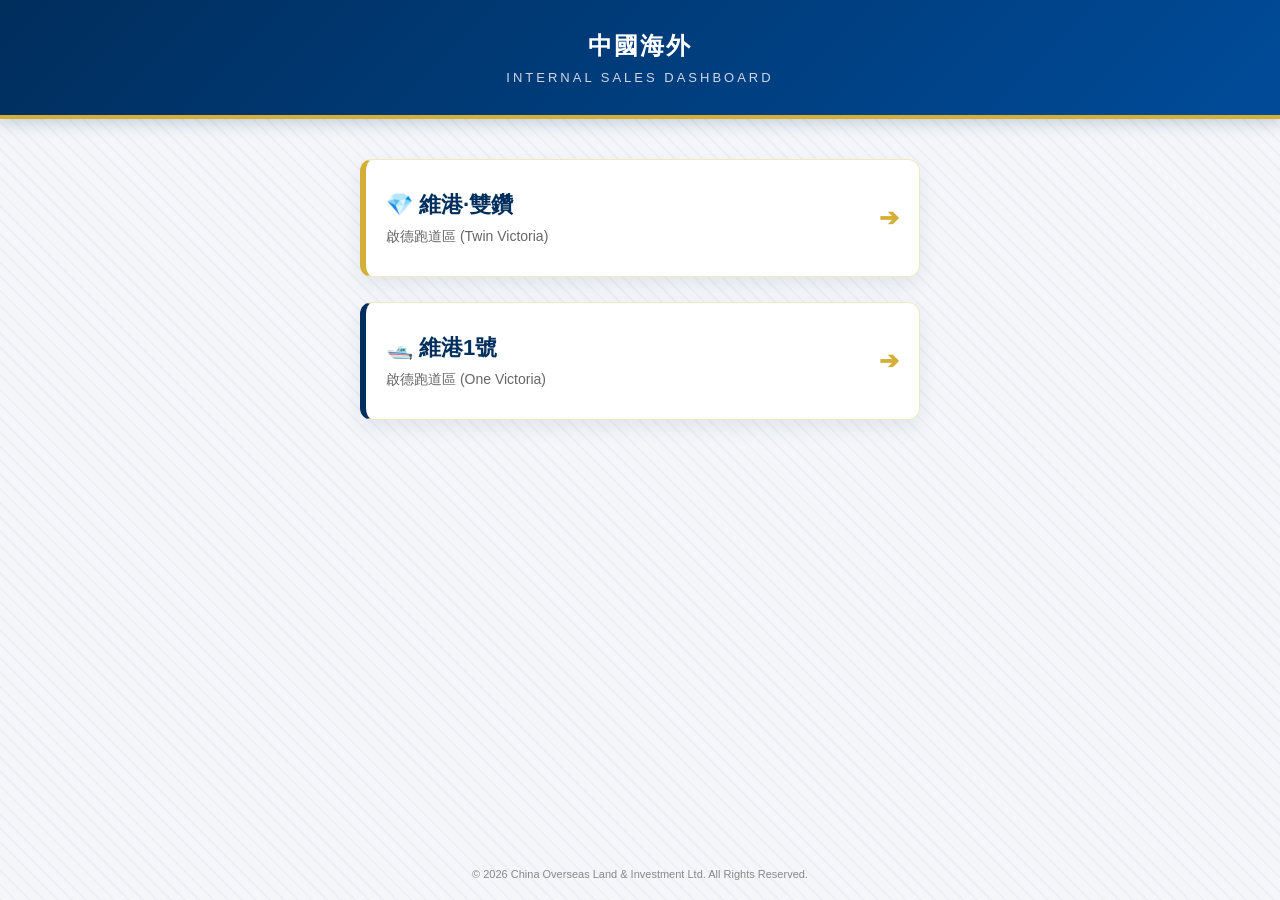
==== index.html @ 06caf70a "Add files via upload" ====
<!DOCTYPE html>
<html lang="zh-HK">
<head>
    <meta charset="UTF-8">
    <meta name="viewport" content="width=device-width, initial-scale=1.0, maximum-scale=1.0, user-scalable=no">
    <meta name="theme-color" content="#002E5D">
    <meta name="apple-mobile-web-app-capable" content="yes">
    <meta name="apple-mobile-web-app-status-bar-style" content="black-translucent">
    <meta name="apple-mobile-web-app-title" content="COLI 報數">
    <link rel="manifest" href="./manifest.json">
    
    <title>中國海外 - 綜合銷售報數系統</title>

    <style>
        :root {
            --coli-blue: #002E5D;
            --coli-gold: #D4AF37;
            --coli-light-blue: #004b99;
            --bg-color: #f4f6f9;
        }

        * { box-sizing: border-box; font-family: -apple-system, BlinkMacSystemFont, "Segoe UI", Roboto, Helvetica, Arial, sans-serif; }
        
        body {
            margin: 0;
            padding: 0;
            background-color: var(--bg-color);
            background-image: repeating-linear-gradient(45deg, rgba(0, 46, 93, 0.03) 0, rgba(0, 46, 93, 0.03) 2px, transparent 2px, transparent 10px);
            color: #333;
            display: flex;
            flex-direction: column;
            align-items: center;
            min-height: 100vh;
            -webkit-overflow-scrolling: touch;
        }

        /* 頂部 Header */
        .header {
            width: 100%;
            background: linear-gradient(135deg, var(--coli-blue) 0%, var(--coli-light-blue) 100%);
            color: white;
            padding: 30px 20px;
            text-align: center;
            border-bottom: 4px solid var(--coli-gold);
            box-shadow: 0 4px 15px rgba(0, 46, 93, 0.2);
        }

        .header h1 { margin: 0; font-size: 24px; letter-spacing: 2px; font-weight: 600; }
        .header p { margin: 8px 0 0 0; font-size: 13px; color: rgba(255, 255, 255, 0.8); letter-spacing: 3px; }

        /* 項目選擇容器 */
        .portal-container {
            width: 100%;
            max-width: 600px;
            padding: 40px 20px;
            display: flex;
            flex-direction: column;
            gap: 25px;
        }

        /* 樓盤按鈕卡片 */
        .project-card {
            background: rgba(255, 255, 255, 0.95);
            backdrop-filter: blur(10px);
            border: 1px solid rgba(212, 175, 55, 0.3);
            border-left: 6px solid var(--coli-gold);
            border-radius: 12px;
            padding: 30px 20px;
            text-decoration: none;
            color: var(--coli-blue);
            display: flex;
            align-items: center;
            justify-content: space-between;
            box-shadow: 0 8px 20px rgba(0, 46, 93, 0.08);
            transition: transform 0.2s, box-shadow 0.2s;
        }

        .project-card:hover, .project-card:active {
            transform: translateY(-3px);
            box-shadow: 0 12px 25px rgba(0, 46, 93, 0.15);
            background: #fff;
        }

        .card-content h2 {
            margin: 0 0 8px 0;
            font-size: 22px;
            display: flex;
            align-items: center;
            gap: 10px;
        }

        .card-content p {
            margin: 0;
            font-size: 14px;
            color: #666;
        }

        .arrow {
            font-size: 24px;
            color: var(--coli-gold);
            font-weight: bold;
        }

        .footer {
            margin-top: auto;
            padding: 20px;
            font-size: 11px;
            color: #888;
            text-align: center;
        }

        /* PWA 安裝提示 */
        #pwa-install-banner {
            display: none;
            background-color: var(--coli-gold);
            color: #fff;
            padding: 12px;
            text-align: center;
            border-radius: 8px;
            margin-bottom: 20px;
            font-weight: bold;
            box-shadow: 0 4px 10px rgba(212, 175, 55, 0.3);
            cursor: pointer;
            width: 100%;
        }
    </style>
</head>
<body>

    <div class="header">
        <h1>中國海外</h1>
        <p>INTERNAL SALES DASHBOARD</p>
    </div>

    <div class="portal-container">
        
        <div id="pwa-install-banner" onclick="installPWA()">
            📲 點擊安裝「COLI 報數」至手機主畫面 (支援離線使用)
        </div>

        <a href="./VD_Sales.html" class="project-card">
            <div class="card-content">
                <h2>💎 維港·雙鑽</h2>
                <p>啟德跑道區 (Twin Victoria)</p>
            </div>
            <div class="arrow">➔</div>
        </a>

        <a href="./V1_Sales.html" class="project-card" style="border-left-color: var(--coli-blue);">
            <div class="card-content">
                <h2>🛥️ 維港1號</h2>
                <p>啟德跑道區 (One Victoria)</p>
            </div>
            <div class="arrow">➔</div>
        </a>

    </div>

    <div class="footer">
        © 2026 China Overseas Land & Investment Ltd. All Rights Reserved.
    </div>

    <script>
        // 註冊 Service Worker 確保傳送門都可以離線開啟
        if ('serviceWorker' in navigator) {
            window.addEventListener('load', () => {
                navigator.serviceWorker.register('./sw.js')
                    .then(reg => console.log('COLI ServiceWorker 註冊成功'))
                    .catch(err => console.log('SW 註冊失敗', err));
            });
        }

        // PWA 安裝邏輯
        let deferredPrompt;
        window.addEventListener('beforeinstallprompt', (e) => {
            e.preventDefault();
            deferredPrompt = e;
            document.getElementById('pwa-install-banner').style.display = 'block';
        });

        function installPWA() {
            if (deferredPrompt) {
                deferredPrompt.prompt();
                deferredPrompt.userChoice.then((choiceResult) => {
                    deferredPrompt = null;
                    document.getElementById('pwa-install-banner').style.display = 'none';
                });
            }
        }
    </script>
</body>
</html>
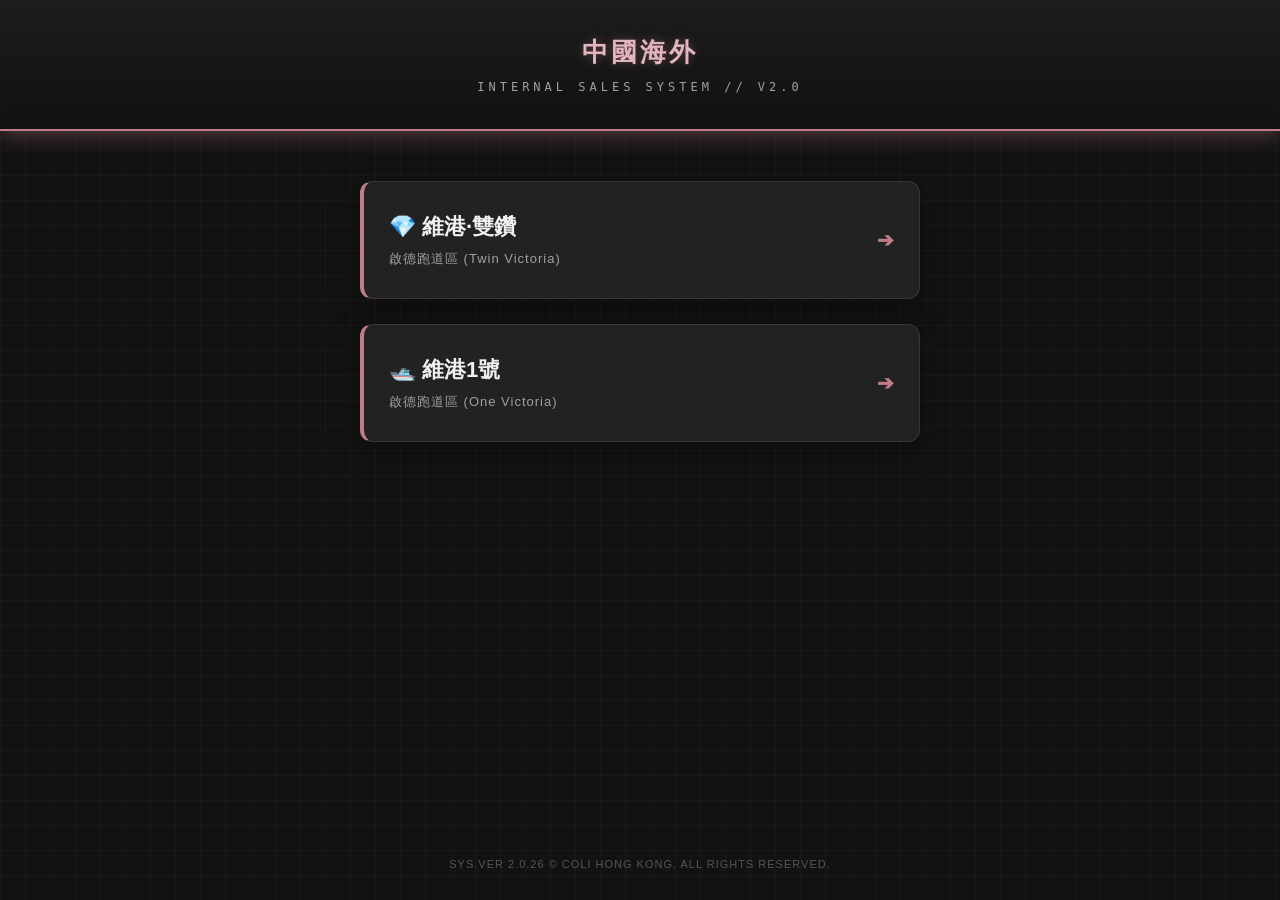
==== commit edf64c72: "Add files via upload" ====
--- a/index.html
+++ b/index.html
@@ -3,30 +3,39 @@
 <head>
     <meta charset="UTF-8">
     <meta name="viewport" content="width=device-width, initial-scale=1.0, maximum-scale=1.0, user-scalable=no">
-    <meta name="theme-color" content="#002E5D">
+    <meta name="theme-color" content="#121212">
     <meta name="apple-mobile-web-app-capable" content="yes">
     <meta name="apple-mobile-web-app-status-bar-style" content="black-translucent">
     <meta name="apple-mobile-web-app-title" content="COLI 報數">
     <link rel="manifest" href="./manifest.json">
     
-    <title>中國海外 - 綜合銷售報數系統</title>
+    <title>中國海外 - 綜合銷售報數系統 (Tech Edition)</title>
 
     <style>
         :root {
-            --coli-blue: #002E5D;
-            --coli-gold: #D4AF37;
-            --coli-light-blue: #004b99;
-            --bg-color: #f4f6f9;
-        }
-
-        * { box-sizing: border-box; font-family: -apple-system, BlinkMacSystemFont, "Segoe UI", Roboto, Helvetica, Arial, sans-serif; }
+            /* 高科技玫瑰金與深灰配色 */
+            --rose-gold: #C07C88;
+            --rose-gold-light: #E2B4BD;
+            --rose-gold-glow: rgba(192, 124, 136, 0.4);
+            --gray-900: #121212;
+            --gray-800: #1e1e1e;
+            --gray-700: #2d2d2d;
+            --text-main: #f0f0f0;
+            --text-muted: #a0a0a0;
+        }
+
+        * { box-sizing: border-box; font-family: 'SF Pro Display', -apple-system, BlinkMacSystemFont, "Segoe UI", Roboto, Helvetica, Arial, sans-serif; }
         
         body {
             margin: 0;
             padding: 0;
-            background-color: var(--bg-color);
-            background-image: repeating-linear-gradient(45deg, rgba(0, 46, 93, 0.03) 0, rgba(0, 46, 93, 0.03) 2px, transparent 2px, transparent 10px);
-            color: #333;
+            background-color: var(--gray-900);
+            /* 科技感網格背景 */
+            background-image: 
+                linear-gradient(rgba(192, 124, 136, 0.05) 1px, transparent 1px),
+                linear-gradient(90deg, rgba(192, 124, 136, 0.05) 1px, transparent 1px);
+            background-size: 25px 25px;
+            color: var(--text-main);
             display: flex;
             flex-direction: column;
             align-items: center;
@@ -34,51 +43,75 @@
             -webkit-overflow-scrolling: touch;
         }
 
-        /* 頂部 Header */
+        /* 頂部 Header - 金屬質感 */
         .header {
             width: 100%;
-            background: linear-gradient(135deg, var(--coli-blue) 0%, var(--coli-light-blue) 100%);
-            color: white;
-            padding: 30px 20px;
+            background: linear-gradient(180deg, rgba(30,30,30,0.95) 0%, rgba(18,18,18,0.95) 100%);
+            backdrop-filter: blur(10px);
+            color: var(--rose-gold-light);
+            padding: 35px 20px;
             text-align: center;
-            border-bottom: 4px solid var(--coli-gold);
-            box-shadow: 0 4px 15px rgba(0, 46, 93, 0.2);
-        }
-
-        .header h1 { margin: 0; font-size: 24px; letter-spacing: 2px; font-weight: 600; }
-        .header p { margin: 8px 0 0 0; font-size: 13px; color: rgba(255, 255, 255, 0.8); letter-spacing: 3px; }
+            border-bottom: 2px solid var(--rose-gold);
+            box-shadow: 0 4px 20px var(--rose-gold-glow);
+            position: relative;
+            overflow: hidden;
+        }
+
+        /* Header 掃光特效 */
+        .header::after {
+            content: '';
+            position: absolute;
+            top: 0;
+            left: -100%;
+            width: 50%;
+            height: 100%;
+            background: linear-gradient(to right, transparent, rgba(226, 180, 189, 0.1), transparent);
+            transform: skewX(-20deg);
+            animation: sweep 4s infinite linear;
+        }
+
+        @keyframes sweep {
+            0% { left: -100%; }
+            50%, 100% { left: 200%; }
+        }
+
+        .header h1 { margin: 0; font-size: 26px; letter-spacing: 3px; font-weight: 700; text-shadow: 0 0 10px var(--rose-gold-glow); }
+        .header p { margin: 10px 0 0 0; font-size: 12px; color: var(--text-muted); letter-spacing: 4px; font-family: monospace; }
 
         /* 項目選擇容器 */
         .portal-container {
             width: 100%;
             max-width: 600px;
-            padding: 40px 20px;
+            padding: 50px 20px;
             display: flex;
             flex-direction: column;
             gap: 25px;
         }
 
-        /* 樓盤按鈕卡片 */
+        /* 樓盤按鈕卡片 - 玻璃科技感 */
         .project-card {
-            background: rgba(255, 255, 255, 0.95);
-            backdrop-filter: blur(10px);
-            border: 1px solid rgba(212, 175, 55, 0.3);
-            border-left: 6px solid var(--coli-gold);
+            background: rgba(45, 45, 45, 0.6);
+            backdrop-filter: blur(15px);
+            border: 1px solid rgba(192, 124, 136, 0.2);
+            border-left: 4px solid var(--rose-gold);
             border-radius: 12px;
-            padding: 30px 20px;
+            padding: 30px 25px;
             text-decoration: none;
-            color: var(--coli-blue);
+            color: var(--text-main);
             display: flex;
             align-items: center;
             justify-content: space-between;
-            box-shadow: 0 8px 20px rgba(0, 46, 93, 0.08);
-            transition: transform 0.2s, box-shadow 0.2s;
+            box-shadow: 0 8px 32px rgba(0, 0, 0, 0.3);
+            transition: all 0.3s cubic-bezier(0.25, 0.8, 0.25, 1);
+            position: relative;
+            overflow: hidden;
         }
 
         .project-card:hover, .project-card:active {
-            transform: translateY(-3px);
-            box-shadow: 0 12px 25px rgba(0, 46, 93, 0.15);
-            background: #fff;
+            transform: translateY(-5px) scale(1.02);
+            border-color: var(--rose-gold);
+            box-shadow: 0 10px 30px var(--rose-gold-glow);
+            background: rgba(60, 60, 60, 0.8);
         }
 
         .card-content h2 {
@@ -86,42 +119,60 @@
             font-size: 22px;
             display: flex;
             align-items: center;
-            gap: 10px;
+            gap: 12px;
+            font-weight: 600;
         }
 
         .card-content p {
             margin: 0;
-            font-size: 14px;
-            color: #666;
+            font-size: 13px;
+            color: var(--text-muted);
+            letter-spacing: 1px;
         }
 
         .arrow {
-            font-size: 24px;
-            color: var(--coli-gold);
+            font-size: 20px;
+            color: var(--rose-gold);
             font-weight: bold;
+            transition: transform 0.3s ease;
+        }
+
+        .project-card:hover .arrow {
+            transform: translateX(5px);
+            text-shadow: 0 0 8px var(--rose-gold-light);
         }
 
         .footer {
             margin-top: auto;
-            padding: 20px;
+            padding: 30px 20px;
             font-size: 11px;
-            color: #888;
+            color: #555;
             text-align: center;
+            letter-spacing: 1px;
         }
 
         /* PWA 安裝提示 */
         #pwa-install-banner {
             display: none;
-            background-color: var(--coli-gold);
-            color: #fff;
-            padding: 12px;
+            background: linear-gradient(90deg, var(--gray-700), var(--gray-800));
+            color: var(--rose-gold-light);
+            border: 1px solid var(--rose-gold);
+            padding: 15px;
             text-align: center;
             border-radius: 8px;
-            margin-bottom: 20px;
+            margin-bottom: 25px;
+            font-size: 14px;
             font-weight: bold;
-            box-shadow: 0 4px 10px rgba(212, 175, 55, 0.3);
+            box-shadow: 0 0 15px var(--rose-gold-glow);
             cursor: pointer;
             width: 100%;
+            animation: pulse-banner 2s infinite;
+        }
+
+        @keyframes pulse-banner {
+            0% { box-shadow: 0 0 10px var(--rose-gold-glow); }
+            50% { box-shadow: 0 0 20px var(--rose-gold-light); }
+            100% { box-shadow: 0 0 10px var(--rose-gold-glow); }
         }
     </style>
 </head>
@@ -129,13 +180,13 @@
 
     <div class="header">
         <h1>中國海外</h1>
-        <p>INTERNAL SALES DASHBOARD</p>
+        <p>INTERNAL SALES SYSTEM // V2.0</p>
     </div>
 
     <div class="portal-container">
         
         <div id="pwa-install-banner" onclick="installPWA()">
-            📲 點擊安裝「COLI 報數」至手機主畫面 (支援離線使用)
+            [+] 點擊安裝系統至裝置 (支援離線運算)
         </div>
 
         <a href="./VD_Sales.html" class="project-card">
@@ -146,7 +197,7 @@
             <div class="arrow">➔</div>
         </a>
 
-        <a href="./V1_Sales.html" class="project-card" style="border-left-color: var(--coli-blue);">
+        <a href="./V1_Sales.html" class="project-card">
             <div class="card-content">
                 <h2>🛥️ 維港1號</h2>
                 <p>啟德跑道區 (One Victoria)</p>
@@ -157,20 +208,18 @@
     </div>
 
     <div class="footer">
-        © 2026 China Overseas Land & Investment Ltd. All Rights Reserved.
+        SYS.VER 2.0.26 © COLI HONG KONG. ALL RIGHTS RESERVED.
     </div>
 
     <script>
-        // 註冊 Service Worker 確保傳送門都可以離線開啟
         if ('serviceWorker' in navigator) {
             window.addEventListener('load', () => {
                 navigator.serviceWorker.register('./sw.js')
-                    .then(reg => console.log('COLI ServiceWorker 註冊成功'))
-                    .catch(err => console.log('SW 註冊失敗', err));
+                    .then(reg => console.log('SYS: Service Worker Core Activated'))
+                    .catch(err => console.log('SYS: SW Error', err));
             });
         }
 
-        // PWA 安裝邏輯
         let deferredPrompt;
         window.addEventListener('beforeinstallprompt', (e) => {
             e.preventDefault();
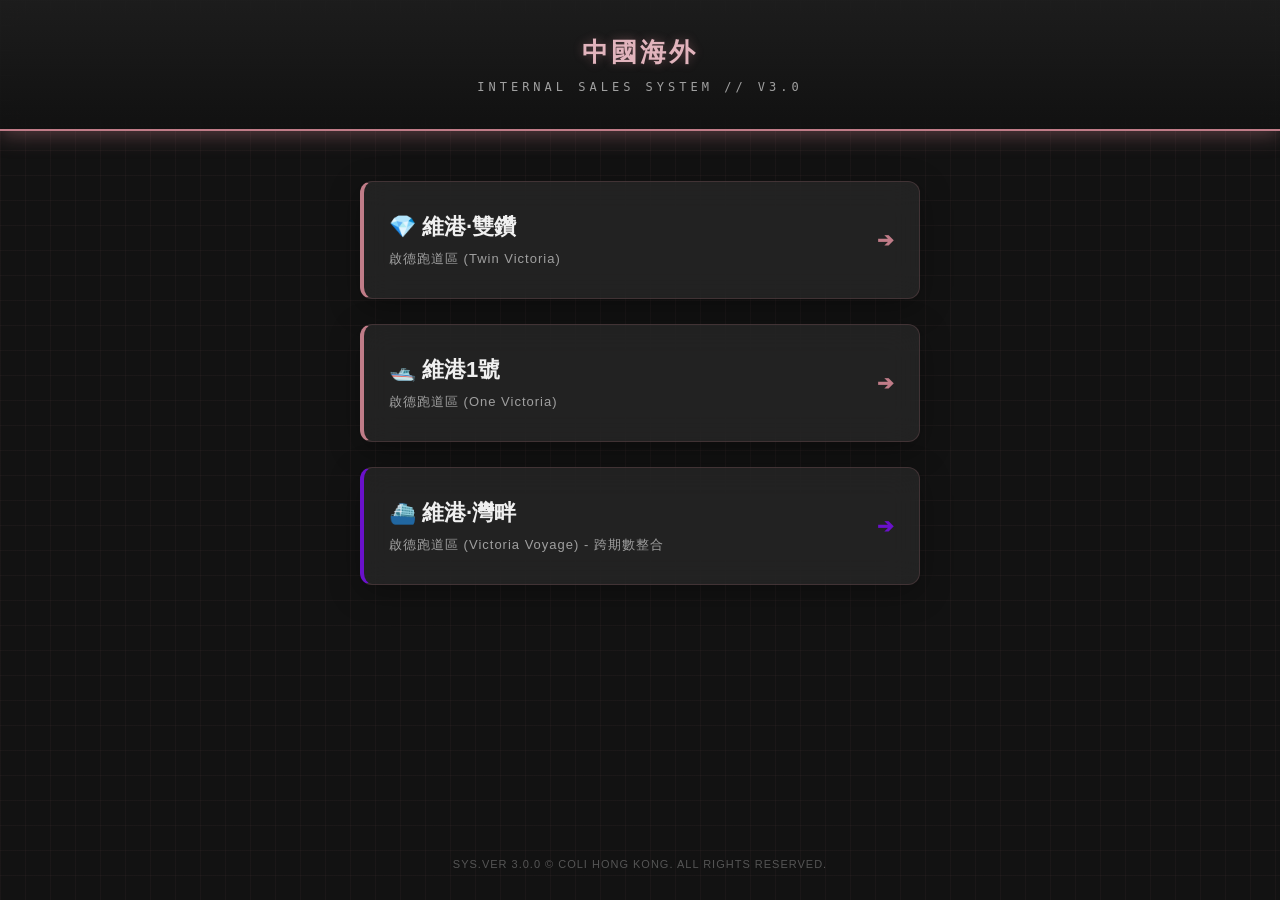
==== commit 9c91b0ab: "Add files via upload" ====
--- a/index.html
+++ b/index.html
@@ -88,7 +88,7 @@
             gap: 25px;
         }
 
-        /* 樓盤按鈕卡片 - 玻璃科技感 */
+        /* 樓盘按鈕卡片 - 玻璃科技感 */
         .project-card {
             background: rgba(45, 45, 45, 0.6);
             backdrop-filter: blur(15px);
@@ -180,7 +180,7 @@
 
     <div class="header">
         <h1>中國海外</h1>
-        <p>INTERNAL SALES SYSTEM // V2.0</p>
+        <p>INTERNAL SALES SYSTEM // V3.0</p>
     </div>
 
     <div class="portal-container">
@@ -205,10 +205,19 @@
             <div class="arrow">➔</div>
         </a>
 
+        <!-- 維港灣畔入口 -->
+        <a href="./VV_Sales.html" class="project-card" style="border-left-color: #6a11cb;">
+            <div class="card-content">
+                <h2>⛴️ 維港·灣畔</h2>
+                <p>啟德跑道區 (Victoria Voyage) - 跨期數整合</p>
+            </div>
+            <div class="arrow" style="color: #6a11cb;">➔</div>
+        </a>
+
     </div>
 
     <div class="footer">
-        SYS.VER 2.0.26 © COLI HONG KONG. ALL RIGHTS RESERVED.
+        SYS.VER 3.0.0 © COLI HONG KONG. ALL RIGHTS RESERVED.
     </div>
 
     <script>
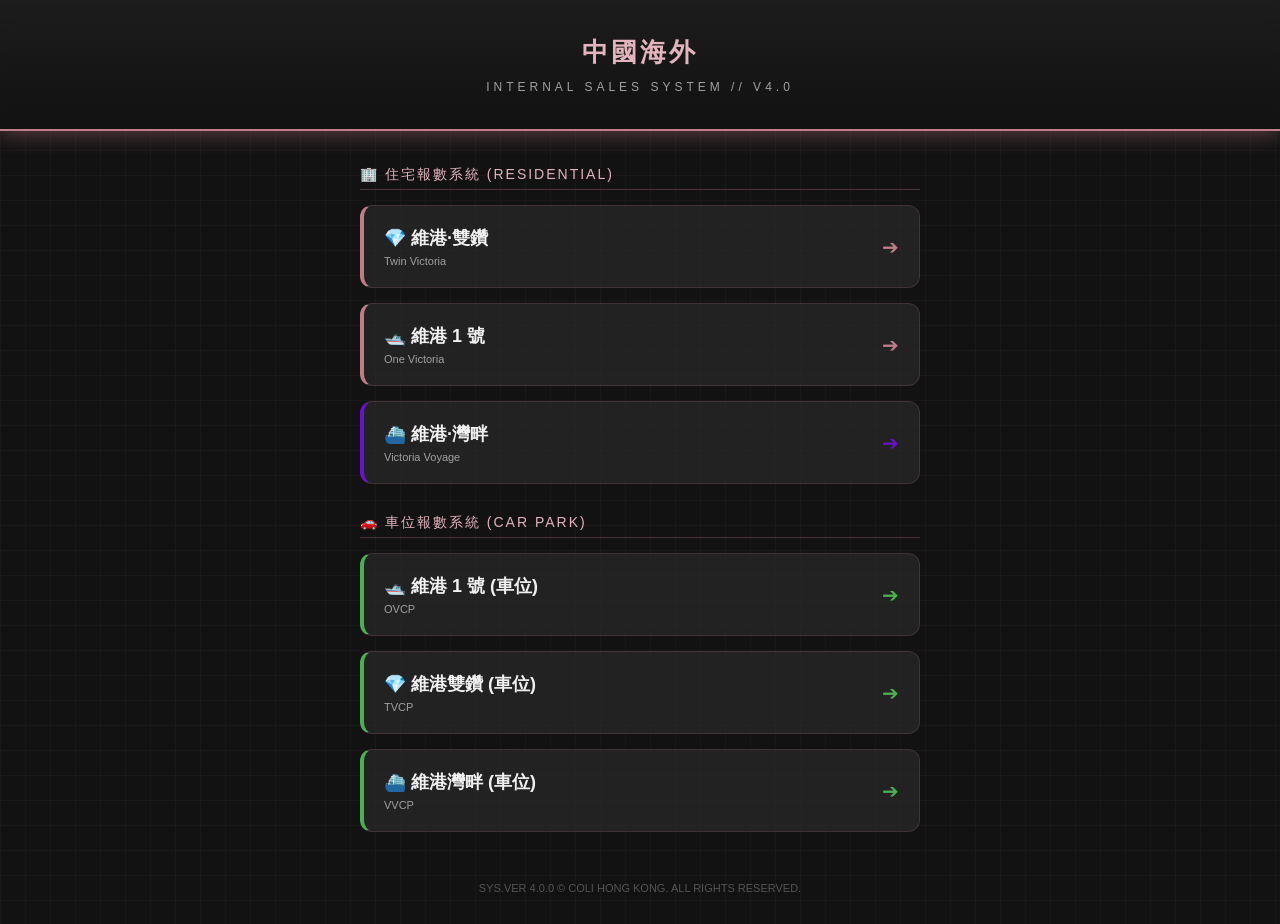
==== commit a7aff959: "Add files via upload" ====
--- a/index.html
+++ b/index.html
@@ -6,245 +6,59 @@
     <meta name="theme-color" content="#121212">
     <meta name="apple-mobile-web-app-capable" content="yes">
     <meta name="apple-mobile-web-app-status-bar-style" content="black-translucent">
-    <meta name="apple-mobile-web-app-title" content="COLI 報數">
+    <title>中國海外 - 綜合銷售報數系統</title>
     <link rel="manifest" href="./manifest.json">
-    
-    <title>中國海外 - 綜合銷售報數系統 (Tech Edition)</title>
-
     <style>
         :root {
-            /* 高科技玫瑰金與深灰配色 */
-            --rose-gold: #C07C88;
-            --rose-gold-light: #E2B4BD;
-            --rose-gold-glow: rgba(192, 124, 136, 0.4);
-            --gray-900: #121212;
-            --gray-800: #1e1e1e;
-            --gray-700: #2d2d2d;
-            --text-main: #f0f0f0;
-            --text-muted: #a0a0a0;
+            --rose-gold: #C07C88; --rose-gold-light: #E2B4BD; --rose-gold-glow: rgba(192, 124, 136, 0.4);
+            --gray-900: #121212; --gray-800: #1e1e1e; --text-main: #f0f0f0; --text-muted: #a0a0a0;
         }
-
-        * { box-sizing: border-box; font-family: 'SF Pro Display', -apple-system, BlinkMacSystemFont, "Segoe UI", Roboto, Helvetica, Arial, sans-serif; }
+        * { box-sizing: border-box; font-family: 'SF Pro Display', -apple-system, sans-serif; }
+        body {
+            margin: 0; padding: 0; background-color: var(--gray-900);
+            background-image: linear-gradient(rgba(192, 124, 136, 0.05) 1px, transparent 1px), linear-gradient(90deg, rgba(192, 124, 136, 0.05) 1px, transparent 1px);
+            background-size: 25px 25px; color: var(--text-main); display: flex; flex-direction: column; align-items: center; min-height: 100vh;
+        }
+        .header {
+            width: 100%; background: linear-gradient(180deg, rgba(30,30,30,0.95), rgba(18,18,18,0.95)); backdrop-filter: blur(10px);
+            color: var(--rose-gold-light); padding: 35px 20px; text-align: center; border-bottom: 2px solid var(--rose-gold); box-shadow: 0 4px 20px var(--rose-gold-glow);
+        }
+        .header h1 { margin: 0; font-size: 26px; letter-spacing: 3px; }
+        .header p { margin: 10px 0 0 0; font-size: 12px; color: var(--text-muted); letter-spacing: 4px; }
+        .portal-container { width: 100%; max-width: 600px; padding: 20px; display: flex; flex-direction: column; gap: 15px; }
         
-        body {
-            margin: 0;
-            padding: 0;
-            background-color: var(--gray-900);
-            /* 科技感網格背景 */
-            background-image: 
-                linear-gradient(rgba(192, 124, 136, 0.05) 1px, transparent 1px),
-                linear-gradient(90deg, rgba(192, 124, 136, 0.05) 1px, transparent 1px);
-            background-size: 25px 25px;
-            color: var(--text-main);
-            display: flex;
-            flex-direction: column;
-            align-items: center;
-            min-height: 100vh;
-            -webkit-overflow-scrolling: touch;
+        .section-title { font-size: 14px; color: var(--rose-gold-light); letter-spacing: 2px; margin-top: 15px; border-bottom: 1px solid rgba(192,124,136,0.3); padding-bottom: 5px; }
+        
+        .project-card {
+            background: rgba(45, 45, 45, 0.6); border: 1px solid rgba(192, 124, 136, 0.2); border-left: 4px solid var(--rose-gold);
+            border-radius: 12px; padding: 20px; text-decoration: none; color: var(--text-main); display: flex; align-items: center; justify-content: space-between; transition: all 0.3s;
         }
-
-        /* 頂部 Header - 金屬質感 */
-        .header {
-            width: 100%;
-            background: linear-gradient(180deg, rgba(30,30,30,0.95) 0%, rgba(18,18,18,0.95) 100%);
-            backdrop-filter: blur(10px);
-            color: var(--rose-gold-light);
-            padding: 35px 20px;
-            text-align: center;
-            border-bottom: 2px solid var(--rose-gold);
-            box-shadow: 0 4px 20px var(--rose-gold-glow);
-            position: relative;
-            overflow: hidden;
-        }
-
-        /* Header 掃光特效 */
-        .header::after {
-            content: '';
-            position: absolute;
-            top: 0;
-            left: -100%;
-            width: 50%;
-            height: 100%;
-            background: linear-gradient(to right, transparent, rgba(226, 180, 189, 0.1), transparent);
-            transform: skewX(-20deg);
-            animation: sweep 4s infinite linear;
-        }
-
-        @keyframes sweep {
-            0% { left: -100%; }
-            50%, 100% { left: 200%; }
-        }
-
-        .header h1 { margin: 0; font-size: 26px; letter-spacing: 3px; font-weight: 700; text-shadow: 0 0 10px var(--rose-gold-glow); }
-        .header p { margin: 10px 0 0 0; font-size: 12px; color: var(--text-muted); letter-spacing: 4px; font-family: monospace; }
-
-        /* 項目選擇容器 */
-        .portal-container {
-            width: 100%;
-            max-width: 600px;
-            padding: 50px 20px;
-            display: flex;
-            flex-direction: column;
-            gap: 25px;
-        }
-
-        /* 樓盘按鈕卡片 - 玻璃科技感 */
-        .project-card {
-            background: rgba(45, 45, 45, 0.6);
-            backdrop-filter: blur(15px);
-            border: 1px solid rgba(192, 124, 136, 0.2);
-            border-left: 4px solid var(--rose-gold);
-            border-radius: 12px;
-            padding: 30px 25px;
-            text-decoration: none;
-            color: var(--text-main);
-            display: flex;
-            align-items: center;
-            justify-content: space-between;
-            box-shadow: 0 8px 32px rgba(0, 0, 0, 0.3);
-            transition: all 0.3s cubic-bezier(0.25, 0.8, 0.25, 1);
-            position: relative;
-            overflow: hidden;
-        }
-
-        .project-card:hover, .project-card:active {
-            transform: translateY(-5px) scale(1.02);
-            border-color: var(--rose-gold);
-            box-shadow: 0 10px 30px var(--rose-gold-glow);
-            background: rgba(60, 60, 60, 0.8);
-        }
-
-        .card-content h2 {
-            margin: 0 0 8px 0;
-            font-size: 22px;
-            display: flex;
-            align-items: center;
-            gap: 12px;
-            font-weight: 600;
-        }
-
-        .card-content p {
-            margin: 0;
-            font-size: 13px;
-            color: var(--text-muted);
-            letter-spacing: 1px;
-        }
-
-        .arrow {
-            font-size: 20px;
-            color: var(--rose-gold);
-            font-weight: bold;
-            transition: transform 0.3s ease;
-        }
-
-        .project-card:hover .arrow {
-            transform: translateX(5px);
-            text-shadow: 0 0 8px var(--rose-gold-light);
-        }
-
-        .footer {
-            margin-top: auto;
-            padding: 30px 20px;
-            font-size: 11px;
-            color: #555;
-            text-align: center;
-            letter-spacing: 1px;
-        }
-
-        /* PWA 安裝提示 */
-        #pwa-install-banner {
-            display: none;
-            background: linear-gradient(90deg, var(--gray-700), var(--gray-800));
-            color: var(--rose-gold-light);
-            border: 1px solid var(--rose-gold);
-            padding: 15px;
-            text-align: center;
-            border-radius: 8px;
-            margin-bottom: 25px;
-            font-size: 14px;
-            font-weight: bold;
-            box-shadow: 0 0 15px var(--rose-gold-glow);
-            cursor: pointer;
-            width: 100%;
-            animation: pulse-banner 2s infinite;
-        }
-
-        @keyframes pulse-banner {
-            0% { box-shadow: 0 0 10px var(--rose-gold-glow); }
-            50% { box-shadow: 0 0 20px var(--rose-gold-light); }
-            100% { box-shadow: 0 0 10px var(--rose-gold-glow); }
-        }
+        .project-card:hover { transform: translateY(-3px); border-color: var(--rose-gold); box-shadow: 0 5px 20px var(--rose-gold-glow); background: rgba(60, 60, 60, 0.8); }
+        .card-content h2 { margin: 0 0 5px 0; font-size: 18px; }
+        .card-content p { margin: 0; font-size: 11px; color: var(--text-muted); }
+        .arrow { font-size: 20px; color: var(--rose-gold); }
+        .footer { margin-top: auto; padding: 30px 20px; font-size: 11px; color: #555; text-align: center; }
     </style>
 </head>
 <body>
-
     <div class="header">
         <h1>中國海外</h1>
-        <p>INTERNAL SALES SYSTEM // V3.0</p>
+        <p>INTERNAL SALES SYSTEM // V4.0</p>
     </div>
+    <div class="portal-container">
+        <div class="section-title">🏢 住宅報數系統 (RESIDENTIAL)</div>
+        <a href="./VD_Sales.html" class="project-card"><div class="card-content"><h2>💎 維港·雙鑽</h2><p>Twin Victoria</p></div><div class="arrow">➔</div></a>
+        <a href="./V1_Sales.html" class="project-card"><div class="card-content"><h2>🛥️ 維港 1 號</h2><p>One Victoria</p></div><div class="arrow">➔</div></a>
+        <a href="./VV_Sales.html" class="project-card" style="border-left-color:#6a11cb;"><div class="card-content"><h2>⛴️ 維港·灣畔</h2><p>Victoria Voyage</p></div><div class="arrow" style="color:#6a11cb;">➔</div></a>
 
-    <div class="portal-container">
-        
-        <div id="pwa-install-banner" onclick="installPWA()">
-            [+] 點擊安裝系統至裝置 (支援離線運算)
-        </div>
-
-        <a href="./VD_Sales.html" class="project-card">
-            <div class="card-content">
-                <h2>💎 維港·雙鑽</h2>
-                <p>啟德跑道區 (Twin Victoria)</p>
-            </div>
-            <div class="arrow">➔</div>
-        </a>
-
-        <a href="./V1_Sales.html" class="project-card">
-            <div class="card-content">
-                <h2>🛥️ 維港1號</h2>
-                <p>啟德跑道區 (One Victoria)</p>
-            </div>
-            <div class="arrow">➔</div>
-        </a>
-
-        <!-- 維港灣畔入口 -->
-        <a href="./VV_Sales.html" class="project-card" style="border-left-color: #6a11cb;">
-            <div class="card-content">
-                <h2>⛴️ 維港·灣畔</h2>
-                <p>啟德跑道區 (Victoria Voyage) - 跨期數整合</p>
-            </div>
-            <div class="arrow" style="color: #6a11cb;">➔</div>
-        </a>
-
+        <div class="section-title">🚗 車位報數系統 (CAR PARK)</div>
+        <a href="./OVCP_Sales.html" class="project-card" style="border-left-color:#4CAF50;"><div class="card-content"><h2>🛥️ 維港 1 號 (車位)</h2><p>OVCP</p></div><div class="arrow" style="color:#4CAF50;">➔</div></a>
+        <a href="./TVCP_Sales.html" class="project-card" style="border-left-color:#4CAF50;"><div class="card-content"><h2>💎 維港雙鑽 (車位)</h2><p>TVCP</p></div><div class="arrow" style="color:#4CAF50;">➔</div></a>
+        <a href="./VVCP_Sales.html" class="project-card" style="border-left-color:#4CAF50;"><div class="card-content"><h2>⛴️ 維港灣畔 (車位)</h2><p>VVCP</p></div><div class="arrow" style="color:#4CAF50;">➔</div></a>
     </div>
-
-    <div class="footer">
-        SYS.VER 3.0.0 © COLI HONG KONG. ALL RIGHTS RESERVED.
-    </div>
-
+    <div class="footer">SYS.VER 4.0.0 © COLI HONG KONG. ALL RIGHTS RESERVED.</div>
     <script>
-        if ('serviceWorker' in navigator) {
-            window.addEventListener('load', () => {
-                navigator.serviceWorker.register('./sw.js')
-                    .then(reg => console.log('SYS: Service Worker Core Activated'))
-                    .catch(err => console.log('SYS: SW Error', err));
-            });
-        }
-
-        let deferredPrompt;
-        window.addEventListener('beforeinstallprompt', (e) => {
-            e.preventDefault();
-            deferredPrompt = e;
-            document.getElementById('pwa-install-banner').style.display = 'block';
-        });
-
-        function installPWA() {
-            if (deferredPrompt) {
-                deferredPrompt.prompt();
-                deferredPrompt.userChoice.then((choiceResult) => {
-                    deferredPrompt = null;
-                    document.getElementById('pwa-install-banner').style.display = 'none';
-                });
-            }
-        }
+        if ('serviceWorker' in navigator) navigator.serviceWorker.register('./sw.js');
     </script>
 </body>
 </html>
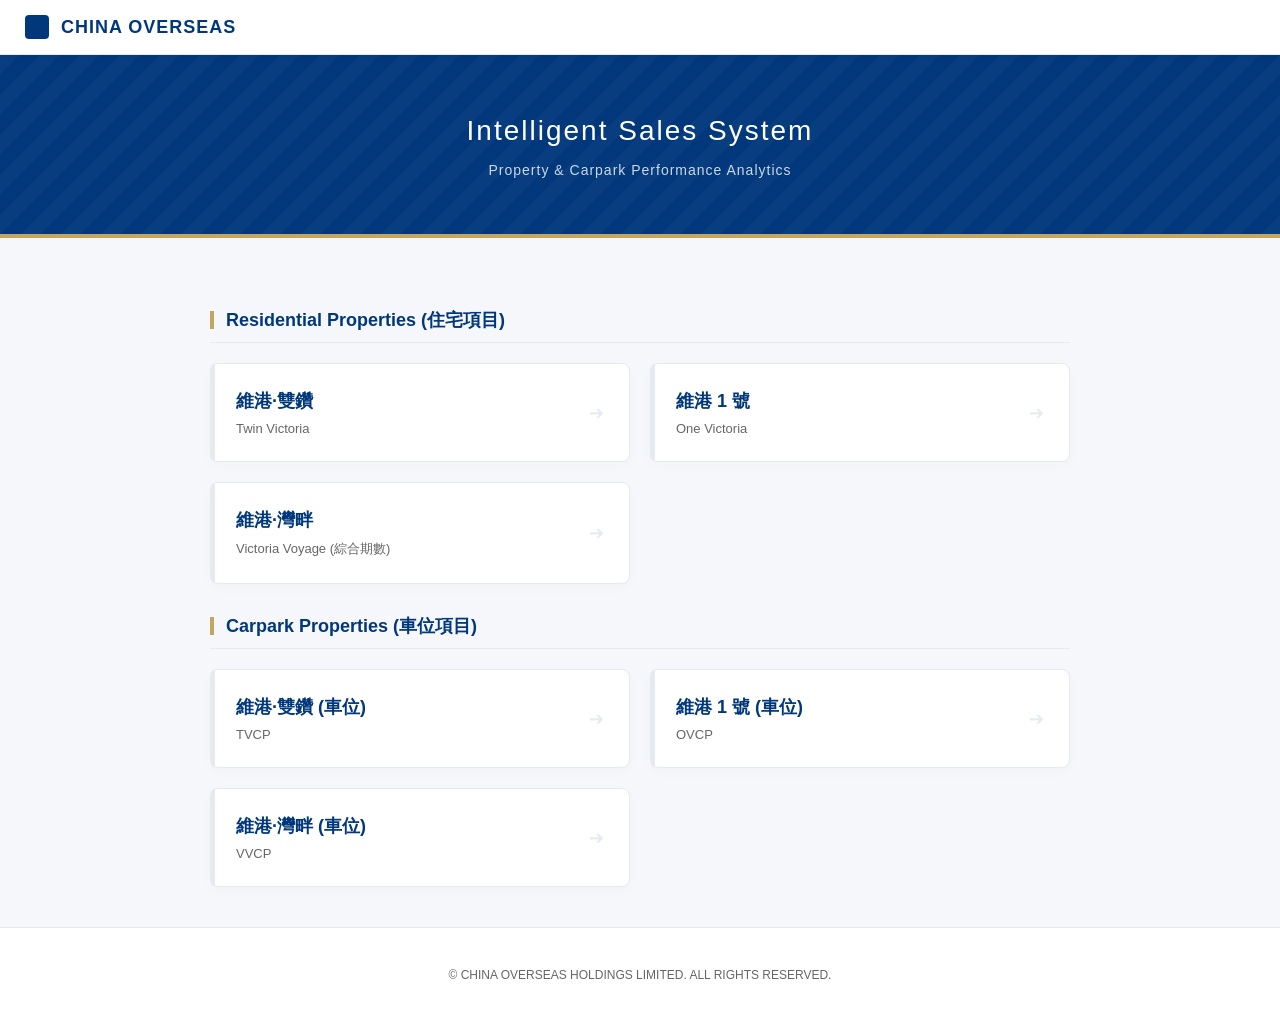
==== commit 4ba279e5: "Add files via upload" ====
--- a/index.html
+++ b/index.html
@@ -3,62 +3,186 @@
 <head>
     <meta charset="UTF-8">
     <meta name="viewport" content="width=device-width, initial-scale=1.0, maximum-scale=1.0, user-scalable=no">
-    <meta name="theme-color" content="#121212">
+    <meta name="theme-color" content="#00387B">
     <meta name="apple-mobile-web-app-capable" content="yes">
     <meta name="apple-mobile-web-app-status-bar-style" content="black-translucent">
-    <title>中國海外 - 綜合銷售報數系統</title>
+    <meta name="apple-mobile-web-app-title" content="COHL 報數">
     <link rel="manifest" href="./manifest.json">
+    
+    <title>CHINA OVERSEAS - Intelligent Sales System</title>
+
     <style>
         :root {
-            --rose-gold: #C07C88; --rose-gold-light: #E2B4BD; --rose-gold-glow: rgba(192, 124, 136, 0.4);
-            --gray-900: #121212; --gray-800: #1e1e1e; --text-main: #f0f0f0; --text-muted: #a0a0a0;
+            --cohl-blue: #00387b; /* COHL 官方企業藍 */
+            --cohl-gold: #c4a661; /* 官方金/香檳色 */
+            --bg-color: #f5f7fa;
+            --text-main: #222222;
+            --text-muted: #666666;
+            --border-color: #e5e9f0;
         }
-        * { box-sizing: border-box; font-family: 'SF Pro Display', -apple-system, sans-serif; }
-        body {
-            margin: 0; padding: 0; background-color: var(--gray-900);
-            background-image: linear-gradient(rgba(192, 124, 136, 0.05) 1px, transparent 1px), linear-gradient(90deg, rgba(192, 124, 136, 0.05) 1px, transparent 1px);
-            background-size: 25px 25px; color: var(--text-main); display: flex; flex-direction: column; align-items: center; min-height: 100vh;
+
+        * { box-sizing: border-box; font-family: 'Helvetica Neue', Helvetica, Arial, sans-serif; }
+        
+        body { margin: 0; padding: 0; background-color: var(--bg-color); color: var(--text-main); -webkit-overflow-scrolling: touch; }
+
+        /* 企業級頂部導航 */
+        .top-nav {
+            background: #ffffff;
+            padding: 15px 25px;
+            display: flex;
+            align-items: center;
+            border-bottom: 1px solid var(--border-color);
+            box-shadow: 0 2px 10px rgba(0,0,0,0.02);
+            position: sticky;
+            top: 0;
+            z-index: 100;
         }
-        .header {
-            width: 100%; background: linear-gradient(180deg, rgba(30,30,30,0.95), rgba(18,18,18,0.95)); backdrop-filter: blur(10px);
-            color: var(--rose-gold-light); padding: 35px 20px; text-align: center; border-bottom: 2px solid var(--rose-gold); box-shadow: 0 4px 20px var(--rose-gold-glow);
+
+        .logo-text {
+            font-size: 18px;
+            font-weight: 700;
+            color: var(--cohl-blue);
+            letter-spacing: 1px;
+            display: flex;
+            align-items: center;
         }
-        .header h1 { margin: 0; font-size: 26px; letter-spacing: 3px; }
-        .header p { margin: 10px 0 0 0; font-size: 12px; color: var(--text-muted); letter-spacing: 4px; }
-        .portal-container { width: 100%; max-width: 600px; padding: 20px; display: flex; flex-direction: column; gap: 15px; }
         
-        .section-title { font-size: 14px; color: var(--rose-gold-light); letter-spacing: 2px; margin-top: 15px; border-bottom: 1px solid rgba(192,124,136,0.3); padding-bottom: 5px; }
+        .logo-text::before {
+            content: '';
+            display: inline-block;
+            width: 24px;
+            height: 24px;
+            background: var(--cohl-blue);
+            margin-right: 12px;
+            border-radius: 4px;
+            position: relative;
+        }
+
+        /* 企業 Banner */
+        .hero {
+            background: var(--cohl-blue);
+            color: #ffffff;
+            padding: 60px 25px;
+            text-align: center;
+            position: relative;
+            overflow: hidden;
+            background-image: linear-gradient(135deg, rgba(255,255,255,0.03) 25%, transparent 25%, transparent 50%, rgba(255,255,255,0.03) 50%, rgba(255,255,255,0.03) 75%, transparent 75%, transparent);
+            background-size: 40px 40px;
+        }
         
+        .hero::after {
+            content: ''; position: absolute; bottom: 0; left: 0; width: 100%; height: 4px; background: var(--cohl-gold);
+        }
+
+        .hero h1 { margin: 0; font-size: 28px; font-weight: 300; letter-spacing: 2px; }
+        .hero p { margin: 15px 0 0 0; font-size: 14px; color: rgba(255,255,255,0.8); letter-spacing: 1px; }
+
+        /* 內容區塊 */
+        .portal-container { max-width: 900px; margin: 0 auto; padding: 40px 20px; }
+        .section-header { font-size: 18px; color: var(--cohl-blue); font-weight: 600; margin: 30px 0 20px 0; display: flex; align-items: center; border-bottom: 1px solid var(--border-color); padding-bottom: 10px; }
+        .section-header::before { content: ''; width: 4px; height: 18px; background: var(--cohl-gold); margin-right: 12px; }
+
+        .grid-container { display: grid; grid-template-columns: 1fr 1fr; gap: 20px; }
+        @media (max-width: 768px) { .grid-container { grid-template-columns: 1fr; } }
+
+        /* 企業級白色卡片 */
         .project-card {
-            background: rgba(45, 45, 45, 0.6); border: 1px solid rgba(192, 124, 136, 0.2); border-left: 4px solid var(--rose-gold);
-            border-radius: 12px; padding: 20px; text-decoration: none; color: var(--text-main); display: flex; align-items: center; justify-content: space-between; transition: all 0.3s;
+            background: #ffffff;
+            border: 1px solid var(--border-color);
+            border-radius: 8px;
+            padding: 25px;
+            text-decoration: none;
+            color: var(--text-main);
+            display: flex;
+            align-items: center;
+            justify-content: space-between;
+            box-shadow: 0 4px 15px rgba(0,0,0,0.02);
+            transition: all 0.3s ease;
+            position: relative;
         }
-        .project-card:hover { transform: translateY(-3px); border-color: var(--rose-gold); box-shadow: 0 5px 20px var(--rose-gold-glow); background: rgba(60, 60, 60, 0.8); }
-        .card-content h2 { margin: 0 0 5px 0; font-size: 18px; }
-        .card-content p { margin: 0; font-size: 11px; color: var(--text-muted); }
-        .arrow { font-size: 20px; color: var(--rose-gold); }
-        .footer { margin-top: auto; padding: 30px 20px; font-size: 11px; color: #555; text-align: center; }
+
+        .project-card::before {
+            content: ''; position: absolute; left: 0; top: 0; width: 4px; height: 100%; background: var(--border-color); border-radius: 8px 0 0 8px; transition: background 0.3s;
+        }
+
+        .project-card:hover {
+            transform: translateY(-3px);
+            box-shadow: 0 10px 30px rgba(0, 56, 123, 0.08);
+            border-color: rgba(0, 56, 123, 0.15);
+        }
+        
+        .project-card:hover::before { background: var(--cohl-gold); }
+
+        .card-content h2 { margin: 0 0 8px 0; font-size: 18px; font-weight: 600; color: var(--cohl-blue); }
+        .card-content p { margin: 0; font-size: 13px; color: var(--text-muted); }
+
+        .arrow { font-size: 18px; color: var(--border-color); transition: all 0.3s; }
+        .project-card:hover .arrow { color: var(--cohl-gold); transform: translateX(5px); }
+
+        .footer { padding: 40px 20px; font-size: 12px; color: var(--text-muted); text-align: center; border-top: 1px solid var(--border-color); background: #ffffff; }
+
+        #pwa-install-banner {
+            display: none; background: #ffffff; color: var(--cohl-blue); border: 1px solid var(--cohl-blue); padding: 15px; text-align: center; border-radius: 8px; margin-bottom: 25px; font-size: 14px; font-weight: bold; cursor: pointer; transition: all 0.3s;
+        }
+        #pwa-install-banner:hover { background: var(--cohl-blue); color: #fff; }
     </style>
 </head>
 <body>
-    <div class="header">
-        <h1>中國海外</h1>
-        <p>INTERNAL SALES SYSTEM // V4.0</p>
+
+    <div class="top-nav">
+        <div class="logo-text">CHINA OVERSEAS</div>
     </div>
+
+    <div class="hero">
+        <h1>Intelligent Sales System</h1>
+        <p>Property & Carpark Performance Analytics</p>
+    </div>
+
     <div class="portal-container">
-        <div class="section-title">🏢 住宅報數系統 (RESIDENTIAL)</div>
-        <a href="./VD_Sales.html" class="project-card"><div class="card-content"><h2>💎 維港·雙鑽</h2><p>Twin Victoria</p></div><div class="arrow">➔</div></a>
-        <a href="./V1_Sales.html" class="project-card"><div class="card-content"><h2>🛥️ 維港 1 號</h2><p>One Victoria</p></div><div class="arrow">➔</div></a>
-        <a href="./VV_Sales.html" class="project-card" style="border-left-color:#6a11cb;"><div class="card-content"><h2>⛴️ 維港·灣畔</h2><p>Victoria Voyage</p></div><div class="arrow" style="color:#6a11cb;">➔</div></a>
+        <div id="pwa-install-banner" onclick="installPWA()">[+] 安裝系統至裝置 (支援離線運算)</div>
 
-        <div class="section-title">🚗 車位報數系統 (CAR PARK)</div>
-        <a href="./OVCP_Sales.html" class="project-card" style="border-left-color:#4CAF50;"><div class="card-content"><h2>🛥️ 維港 1 號 (車位)</h2><p>OVCP</p></div><div class="arrow" style="color:#4CAF50;">➔</div></a>
-        <a href="./TVCP_Sales.html" class="project-card" style="border-left-color:#4CAF50;"><div class="card-content"><h2>💎 維港雙鑽 (車位)</h2><p>TVCP</p></div><div class="arrow" style="color:#4CAF50;">➔</div></a>
-        <a href="./VVCP_Sales.html" class="project-card" style="border-left-color:#4CAF50;"><div class="card-content"><h2>⛴️ 維港灣畔 (車位)</h2><p>VVCP</p></div><div class="arrow" style="color:#4CAF50;">➔</div></a>
+        <div class="section-header">Residential Properties (住宅項目)</div>
+        <div class="grid-container">
+            <a href="./VD_Sales.html" class="project-card">
+                <div class="card-content"><h2>維港·雙鑽</h2><p>Twin Victoria</p></div><div class="arrow">➔</div>
+            </a>
+            <a href="./V1_Sales.html" class="project-card">
+                <div class="card-content"><h2>維港 1 號</h2><p>One Victoria</p></div><div class="arrow">➔</div>
+            </a>
+            <a href="./VV_Sales.html" class="project-card">
+                <div class="card-content"><h2>維港·灣畔</h2><p>Victoria Voyage (綜合期數)</p></div><div class="arrow">➔</div>
+            </a>
+        </div>
+
+        <div class="section-header">Carpark Properties (車位項目)</div>
+        <div class="grid-container">
+            <a href="./TVCP_Sales.html" class="project-card">
+                <div class="card-content"><h2>維港·雙鑽 (車位)</h2><p>TVCP</p></div><div class="arrow">➔</div>
+            </a>
+            <a href="./OVCP_Sales.html" class="project-card">
+                <div class="card-content"><h2>維港 1 號 (車位)</h2><p>OVCP</p></div><div class="arrow">➔</div>
+            </a>
+            <a href="./VVCP_Sales.html" class="project-card">
+                <div class="card-content"><h2>維港·灣畔 (車位)</h2><p>VVCP</p></div><div class="arrow">➔</div>
+            </a>
+        </div>
     </div>
-    <div class="footer">SYS.VER 4.0.0 © COLI HONG KONG. ALL RIGHTS RESERVED.</div>
+
+    <div class="footer">
+        © CHINA OVERSEAS HOLDINGS LIMITED. ALL RIGHTS RESERVED.
+    </div>
+
     <script>
-        if ('serviceWorker' in navigator) navigator.serviceWorker.register('./sw.js');
+        if ('serviceWorker' in navigator) {
+            window.addEventListener('load', () => { navigator.serviceWorker.register('./sw.js'); });
+        }
+        let deferredPrompt;
+        window.addEventListener('beforeinstallprompt', (e) => {
+            e.preventDefault(); deferredPrompt = e; document.getElementById('pwa-install-banner').style.display = 'block';
+        });
+        function installPWA() {
+            if (deferredPrompt) { deferredPrompt.prompt(); deferredPrompt.userChoice.then(() => { deferredPrompt = null; document.getElementById('pwa-install-banner').style.display = 'none'; }); }
+        }
     </script>
 </body>
 </html>
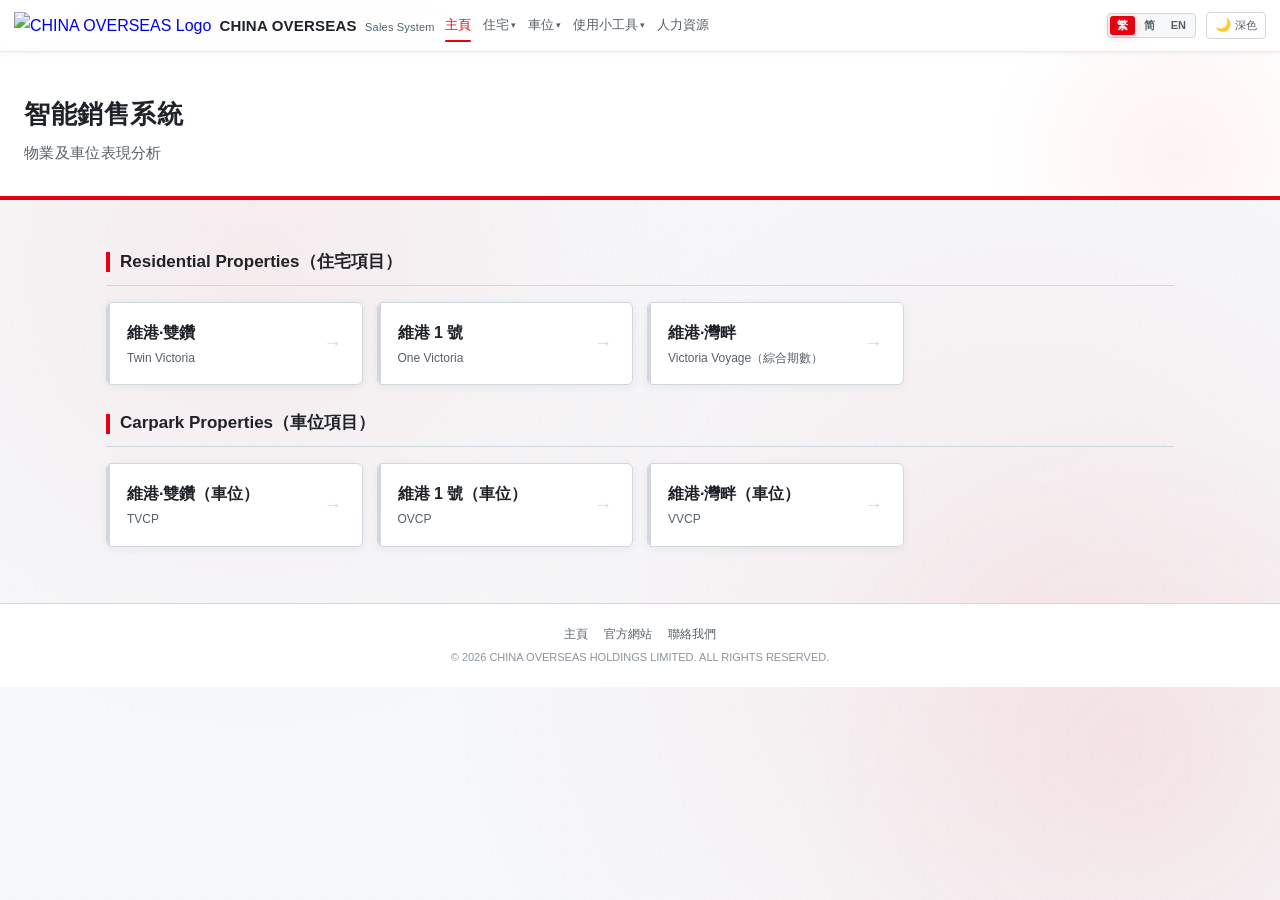
==== commit 4c323a56: "Add files via upload" ====
--- a/index.html
+++ b/index.html
@@ -3,186 +3,322 @@
 <head>
     <meta charset="UTF-8">
     <meta name="viewport" content="width=device-width, initial-scale=1.0, maximum-scale=1.0, user-scalable=no">
-    <meta name="theme-color" content="#00387B">
+    <meta name="theme-color" content="#e60012">
     <meta name="apple-mobile-web-app-capable" content="yes">
     <meta name="apple-mobile-web-app-status-bar-style" content="black-translucent">
     <meta name="apple-mobile-web-app-title" content="COHL 報數">
     <link rel="manifest" href="./manifest.json">
-    
+    <link rel="stylesheet" href="./style.css">
     <title>CHINA OVERSEAS - Intelligent Sales System</title>
-
-    <style>
-        :root {
-            --cohl-blue: #00387b; /* COHL 官方企業藍 */
-            --cohl-gold: #c4a661; /* 官方金/香檳色 */
-            --bg-color: #f5f7fa;
-            --text-main: #222222;
-            --text-muted: #666666;
-            --border-color: #e5e9f0;
-        }
-
-        * { box-sizing: border-box; font-family: 'Helvetica Neue', Helvetica, Arial, sans-serif; }
-        
-        body { margin: 0; padding: 0; background-color: var(--bg-color); color: var(--text-main); -webkit-overflow-scrolling: touch; }
-
-        /* 企業級頂部導航 */
-        .top-nav {
-            background: #ffffff;
-            padding: 15px 25px;
-            display: flex;
-            align-items: center;
-            border-bottom: 1px solid var(--border-color);
-            box-shadow: 0 2px 10px rgba(0,0,0,0.02);
-            position: sticky;
-            top: 0;
-            z-index: 100;
-        }
-
-        .logo-text {
-            font-size: 18px;
-            font-weight: 700;
-            color: var(--cohl-blue);
-            letter-spacing: 1px;
-            display: flex;
-            align-items: center;
-        }
-        
-        .logo-text::before {
-            content: '';
-            display: inline-block;
-            width: 24px;
-            height: 24px;
-            background: var(--cohl-blue);
-            margin-right: 12px;
-            border-radius: 4px;
-            position: relative;
-        }
-
-        /* 企業 Banner */
-        .hero {
-            background: var(--cohl-blue);
-            color: #ffffff;
-            padding: 60px 25px;
-            text-align: center;
-            position: relative;
-            overflow: hidden;
-            background-image: linear-gradient(135deg, rgba(255,255,255,0.03) 25%, transparent 25%, transparent 50%, rgba(255,255,255,0.03) 50%, rgba(255,255,255,0.03) 75%, transparent 75%, transparent);
-            background-size: 40px 40px;
-        }
-        
-        .hero::after {
-            content: ''; position: absolute; bottom: 0; left: 0; width: 100%; height: 4px; background: var(--cohl-gold);
-        }
-
-        .hero h1 { margin: 0; font-size: 28px; font-weight: 300; letter-spacing: 2px; }
-        .hero p { margin: 15px 0 0 0; font-size: 14px; color: rgba(255,255,255,0.8); letter-spacing: 1px; }
-
-        /* 內容區塊 */
-        .portal-container { max-width: 900px; margin: 0 auto; padding: 40px 20px; }
-        .section-header { font-size: 18px; color: var(--cohl-blue); font-weight: 600; margin: 30px 0 20px 0; display: flex; align-items: center; border-bottom: 1px solid var(--border-color); padding-bottom: 10px; }
-        .section-header::before { content: ''; width: 4px; height: 18px; background: var(--cohl-gold); margin-right: 12px; }
-
-        .grid-container { display: grid; grid-template-columns: 1fr 1fr; gap: 20px; }
-        @media (max-width: 768px) { .grid-container { grid-template-columns: 1fr; } }
-
-        /* 企業級白色卡片 */
-        .project-card {
-            background: #ffffff;
-            border: 1px solid var(--border-color);
-            border-radius: 8px;
-            padding: 25px;
-            text-decoration: none;
-            color: var(--text-main);
-            display: flex;
-            align-items: center;
-            justify-content: space-between;
-            box-shadow: 0 4px 15px rgba(0,0,0,0.02);
-            transition: all 0.3s ease;
-            position: relative;
-        }
-
-        .project-card::before {
-            content: ''; position: absolute; left: 0; top: 0; width: 4px; height: 100%; background: var(--border-color); border-radius: 8px 0 0 8px; transition: background 0.3s;
-        }
-
-        .project-card:hover {
-            transform: translateY(-3px);
-            box-shadow: 0 10px 30px rgba(0, 56, 123, 0.08);
-            border-color: rgba(0, 56, 123, 0.15);
-        }
-        
-        .project-card:hover::before { background: var(--cohl-gold); }
-
-        .card-content h2 { margin: 0 0 8px 0; font-size: 18px; font-weight: 600; color: var(--cohl-blue); }
-        .card-content p { margin: 0; font-size: 13px; color: var(--text-muted); }
-
-        .arrow { font-size: 18px; color: var(--border-color); transition: all 0.3s; }
-        .project-card:hover .arrow { color: var(--cohl-gold); transform: translateX(5px); }
-
-        .footer { padding: 40px 20px; font-size: 12px; color: var(--text-muted); text-align: center; border-top: 1px solid var(--border-color); background: #ffffff; }
-
-        #pwa-install-banner {
-            display: none; background: #ffffff; color: var(--cohl-blue); border: 1px solid var(--cohl-blue); padding: 15px; text-align: center; border-radius: 8px; margin-bottom: 25px; font-size: 14px; font-weight: bold; cursor: pointer; transition: all 0.3s;
-        }
-        #pwa-install-banner:hover { background: var(--cohl-blue); color: #fff; }
-    </style>
 </head>
 <body>
 
-    <div class="top-nav">
-        <div class="logo-text">CHINA OVERSEAS</div>
+    <nav class="top-nav">
+        <a href="./index.html" class="logo">
+            <img src="./cohl-logo.png" alt="CHINA OVERSEAS Logo">
+            <span class="logo-text">CHINA OVERSEAS <small>Sales System</small></span>
+        </a>
+        <div class="nav-links">
+            <a href="./index.html" class="active" data-i18n="nav_home">主頁</a>
+            <div class="dropdown">
+                <span class="dropdown-toggle" data-i18n="nav_residential">住宅</span>
+                <div class="dropdown-menu">
+                    <a href="./V1_Sales.html" data-i18n="nav_v1">維港1號</a>
+                    <a href="./VD_Sales.html" data-i18n="nav_vd">維港雙鑽</a>
+                    <a href="./VV_Sales.html" data-i18n="nav_vv">維港灣畔</a>
+                </div>
+            </div>
+            <div class="dropdown">
+                <span class="dropdown-toggle" data-i18n="nav_carpark">車位</span>
+                <div class="dropdown-menu">
+                    <a href="./OVCP_Sales.html" data-i18n="nav_ovcp">維港1號車位</a>
+                    <a href="./TVCP_Sales.html" data-i18n="nav_tvcp">維港雙鑽車位</a>
+                    <a href="./VVCP_Sales.html" data-i18n="nav_vvcp">維港灣畔車位</a>
+                </div>
+            </div>
+            <div class="dropdown">
+                <span class="dropdown-toggle" data-i18n="nav_tools">使用小工具</span>
+                <div class="dropdown-menu">
+                    <a href="./runway_report.html" data-i18n="nav_runway">📊 報每日跑道區成交</a>
+                </div>
+            </div>
+            <a href="./hr_management.html" data-i18n="nav_hr">人力資源</a>
+        </div>
+        <div class="lang-toggle">
+            <button class="active-lang" data-lang="zh-HK" onclick="switchLang('zh-HK')">繁</button>
+            <button data-lang="zh-CN" onclick="switchLang('zh-CN')">简</button>
+            <button data-lang="en" onclick="switchLang('en')">EN</button>
+        </div>
+        <button class="theme-toggle" id="themeToggle" aria-label="切換深色模式">
+            <span id="themeIcon">🌙</span>
+            <span class="toggle-label" id="themeLabel" data-i18n="theme_label">深色</span>
+        </button>
+    </nav>
+
+    <div class="hero">
+        <h1 data-i18n="hero_title">Intelligent Sales System</h1>
+        <p data-i18n="hero_sub">Property &amp; Carpark Performance Analytics</p>
     </div>
 
-    <div class="hero">
-        <h1>Intelligent Sales System</h1>
-        <p>Property & Carpark Performance Analytics</p>
-    </div>
-
     <div class="portal-container">
-        <div id="pwa-install-banner" onclick="installPWA()">[+] 安裝系統至裝置 (支援離線運算)</div>
-
-        <div class="section-header">Residential Properties (住宅項目)</div>
+        <div id="pwa-install-banner" onclick="installPWA()">📲 安裝系統至裝置（支援離線運算）</div>
+
+        <div class="section-header" data-i18n="section_residential">Residential Properties（住宅項目）</div>
         <div class="grid-container">
             <a href="./VD_Sales.html" class="project-card">
-                <div class="card-content"><h2>維港·雙鑽</h2><p>Twin Victoria</p></div><div class="arrow">➔</div>
+                <div class="card-content"><h2 data-i18n="card_vd_title">維港·雙鑽</h2><p data-i18n="card_vd_sub">Twin Victoria</p></div>
+                <div class="arrow">→</div>
             </a>
             <a href="./V1_Sales.html" class="project-card">
-                <div class="card-content"><h2>維港 1 號</h2><p>One Victoria</p></div><div class="arrow">➔</div>
+                <div class="card-content"><h2 data-i18n="card_v1_title">維港 1 號</h2><p data-i18n="card_v1_sub">One Victoria</p></div>
+                <div class="arrow">→</div>
             </a>
             <a href="./VV_Sales.html" class="project-card">
-                <div class="card-content"><h2>維港·灣畔</h2><p>Victoria Voyage (綜合期數)</p></div><div class="arrow">➔</div>
-            </a>
-        </div>
-
-        <div class="section-header">Carpark Properties (車位項目)</div>
+                <div class="card-content"><h2 data-i18n="card_vv_title">維港·灣畔</h2><p data-i18n="card_vv_sub">Victoria Voyage（綜合期數）</p></div>
+                <div class="arrow">→</div>
+            </a>
+        </div>
+
+        <div class="section-header" data-i18n="section_carpark">Carpark Properties（車位項目）</div>
         <div class="grid-container">
             <a href="./TVCP_Sales.html" class="project-card">
-                <div class="card-content"><h2>維港·雙鑽 (車位)</h2><p>TVCP</p></div><div class="arrow">➔</div>
+                <div class="card-content"><h2 data-i18n="card_tvcp_title">維港·雙鑽（車位）</h2><p data-i18n="card_tvcp_sub">TVCP</p></div>
+                <div class="arrow">→</div>
             </a>
             <a href="./OVCP_Sales.html" class="project-card">
-                <div class="card-content"><h2>維港 1 號 (車位)</h2><p>OVCP</p></div><div class="arrow">➔</div>
+                <div class="card-content"><h2 data-i18n="card_ovcp_title">維港 1 號（車位）</h2><p data-i18n="card_ovcp_sub">OVCP</p></div>
+                <div class="arrow">→</div>
             </a>
             <a href="./VVCP_Sales.html" class="project-card">
-                <div class="card-content"><h2>維港·灣畔 (車位)</h2><p>VVCP</p></div><div class="arrow">➔</div>
+                <div class="card-content"><h2 data-i18n="card_vvcp_title">維港·灣畔（車位）</h2><p data-i18n="card_vvcp_sub">VVCP</p></div>
+                <div class="arrow">→</div>
             </a>
         </div>
     </div>
 
-    <div class="footer">
-        © CHINA OVERSEAS HOLDINGS LIMITED. ALL RIGHTS RESERVED.
-    </div>
+    <footer class="footer">
+        <div class="footer-inner">
+            <div class="footer-links">
+                <a href="./index.html" data-i18n="footer_home">主頁</a>
+                <a href="https://www.cohl.com/en/" target="_blank" data-i18n="footer_website">官方網站</a>
+                <a href="mailto:sales@cohl.com" data-i18n="footer_contact">聯絡我們</a>
+            </div>
+            <div class="footer-copy">
+                © 2026 CHINA OVERSEAS HOLDINGS LIMITED. ALL RIGHTS RESERVED.
+            </div>
+        </div>
+    </footer>
 
     <script>
+        // ===== Service Worker 註冊 =====
         if ('serviceWorker' in navigator) {
-            window.addEventListener('load', () => { navigator.serviceWorker.register('./sw.js'); });
+            window.addEventListener('load', () => {
+                navigator.serviceWorker.register('./sw.js')
+                    .catch(err => console.log('⚠️ Service Worker registration failed:', err));
+            });
         }
+
+        // ===== PWA 安裝 =====
         let deferredPrompt;
         window.addEventListener('beforeinstallprompt', (e) => {
-            e.preventDefault(); deferredPrompt = e; document.getElementById('pwa-install-banner').style.display = 'block';
+            e.preventDefault();
+            deferredPrompt = e;
+            if (!window.matchMedia('(display-mode: standalone)').matches) {
+                document.getElementById('pwa-install-banner').style.display = 'block';
+            }
         });
+
         function installPWA() {
-            if (deferredPrompt) { deferredPrompt.prompt(); deferredPrompt.userChoice.then(() => { deferredPrompt = null; document.getElementById('pwa-install-banner').style.display = 'none'; }); }
+            if (deferredPrompt) {
+                deferredPrompt.prompt();
+                deferredPrompt.userChoice.then(() => {
+                    deferredPrompt = null;
+                    document.getElementById('pwa-install-banner').style.display = 'none';
+                });
+            }
         }
+
+        // ===== 語言切換功能 =====
+        const translations = {
+            'zh-HK': {
+                'nav_home': '主頁',
+                'nav_residential': '住宅',
+                'nav_carpark': '車位',
+                'nav_tools': '使用小工具',
+                'nav_runway': '📊 報每日跑道區成交',
+                'nav_hr': '人力資源',
+                'nav_v1': '維港1號',
+                'nav_vd': '維港雙鑽',
+                'nav_vv': '維港灣畔',
+                'nav_ovcp': '維港1號車位',
+                'nav_tvcp': '維港雙鑽車位',
+                'nav_vvcp': '維港灣畔車位',
+                'hero_title': '智能銷售系統',
+                'hero_sub': '物業及車位表現分析',
+                'section_residential': 'Residential Properties（住宅項目）',
+                'section_carpark': 'Carpark Properties（車位項目）',
+                'card_vd_title': '維港·雙鑽',
+                'card_vd_sub': 'Twin Victoria',
+                'card_v1_title': '維港 1 號',
+                'card_v1_sub': 'One Victoria',
+                'card_vv_title': '維港·灣畔',
+                'card_vv_sub': 'Victoria Voyage（綜合期數）',
+                'card_tvcp_title': '維港·雙鑽（車位）',
+                'card_tvcp_sub': 'TVCP',
+                'card_ovcp_title': '維港 1 號（車位）',
+                'card_ovcp_sub': 'OVCP',
+                'card_vvcp_title': '維港·灣畔（車位）',
+                'card_vvcp_sub': 'VVCP',
+                'footer_home': '主頁',
+                'footer_website': '官方網站',
+                'footer_contact': '聯絡我們',
+                'theme_label': '深色'
+            },
+            'zh-CN': {
+                'nav_home': '主页',
+                'nav_residential': '住宅',
+                'nav_carpark': '车位',
+                'nav_tools': '使用小工具',
+                'nav_runway': '📊 报每日跑道区成交',
+                'nav_hr': '人力资源',
+                'nav_v1': '维港1号',
+                'nav_vd': '维港双钻',
+                'nav_vv': '维港湾畔',
+                'nav_ovcp': '维港1号车位',
+                'nav_tvcp': '维港双钻车位',
+                'nav_vvcp': '维港湾畔车位',
+                'hero_title': '智能销售系统',
+                'hero_sub': '物业及车位表现分析',
+                'section_residential': 'Residential Properties（住宅项目）',
+                'section_carpark': 'Carpark Properties（车位项目）',
+                'card_vd_title': '维港·双钻',
+                'card_vd_sub': 'Twin Victoria',
+                'card_v1_title': '维港 1 号',
+                'card_v1_sub': 'One Victoria',
+                'card_vv_title': '维港·湾畔',
+                'card_vv_sub': 'Victoria Voyage（综合期数）',
+                'card_tvcp_title': '维港·双钻（车位）',
+                'card_tvcp_sub': 'TVCP',
+                'card_ovcp_title': '维港 1 号（车位）',
+                'card_ovcp_sub': 'OVCP',
+                'card_vvcp_title': '维港·湾畔（车位）',
+                'card_vvcp_sub': 'VVCP',
+                'footer_home': '主页',
+                'footer_website': '官方网站',
+                'footer_contact': '联系我们',
+                'theme_label': '深色'
+            },
+            'en': {
+                'nav_home': 'Home',
+                'nav_residential': 'Residential',
+                'nav_carpark': 'Carpark',
+                'nav_tools': 'Tools',
+                'nav_runway': '📊 Daily Runway Transactions',
+                'nav_hr': 'HR',
+                'nav_v1': 'One Victoria',
+                'nav_vd': 'Twin Victoria',
+                'nav_vv': 'Victoria Voyage',
+                'nav_ovcp': 'One Victoria Carpark',
+                'nav_tvcp': 'Twin Victoria Carpark',
+                'nav_vvcp': 'Victoria Voyage Carpark',
+                'hero_title': 'Intelligent Sales System',
+                'hero_sub': 'Property & Carpark Performance Analytics',
+                'section_residential': 'Residential Properties',
+                'section_carpark': 'Carpark Properties',
+                'card_vd_title': 'Twin Victoria',
+                'card_vd_sub': 'Twin Victoria',
+                'card_v1_title': 'One Victoria',
+                'card_v1_sub': 'One Victoria',
+                'card_vv_title': 'Victoria Voyage',
+                'card_vv_sub': 'Victoria Voyage (Combined Phases)',
+                'card_tvcp_title': 'Twin Victoria (Carpark)',
+                'card_tvcp_sub': 'TVCP',
+                'card_ovcp_title': 'One Victoria (Carpark)',
+                'card_ovcp_sub': 'OVCP',
+                'card_vvcp_title': 'Victoria Voyage (Carpark)',
+                'card_vvcp_sub': 'VVCP',
+                'footer_home': 'Home',
+                'footer_website': 'Official Website',
+                'footer_contact': 'Contact Us',
+                'theme_label': 'Dark'
+            }
+        };
+
+        function switchLang(lang) {
+            localStorage.setItem('cohl_lang', lang);
+            document.querySelectorAll('.lang-toggle button').forEach(btn => {
+                btn.classList.toggle('active-lang', btn.dataset.lang === lang);
+            });
+            document.querySelectorAll('[data-i18n]').forEach(el => {
+                const key = el.dataset.i18n;
+                if (translations[lang] && translations[lang][key]) {
+                    el.textContent = translations[lang][key];
+                }
+            });
+            document.querySelectorAll('[data-i18n-placeholder]').forEach(el => {
+                const key = el.dataset.i18nPlaceholder;
+                if (translations[lang] && translations[lang][key]) {
+                    el.placeholder = translations[lang][key];
+                }
+            });
+        }
+
+        const savedLang = localStorage.getItem('cohl_lang') || 'zh-HK';
+        switchLang(savedLang);
+
+        // ===== Dark Mode 切換 =====
+        (function() {
+            const toggle = document.getElementById('themeToggle');
+            const icon = document.getElementById('themeIcon');
+            const html = document.documentElement;
+
+            const savedTheme = localStorage.getItem('cohl-theme');
+            if (savedTheme === 'dark') {
+                html.setAttribute('data-theme', 'dark');
+                icon.textContent = '☀️';
+                const label = document.getElementById('themeLabel');
+                if (label) {
+                    const lang = localStorage.getItem('cohl_lang') || 'zh-HK';
+                    label.textContent = translations[lang]['theme_label'] === '深色' ? '淺色' : 'Light';
+                }
+            }
+
+            toggle.addEventListener('click', function() {
+                const isDark = html.getAttribute('data-theme') === 'dark';
+                const label = document.getElementById('themeLabel');
+                const lang = localStorage.getItem('cohl_lang') || 'zh-HK';
+                if (isDark) {
+                    html.removeAttribute('data-theme');
+                    localStorage.setItem('cohl-theme', 'light');
+                    icon.textContent = '🌙';
+                    if (label) label.textContent = translations[lang]['theme_label'];
+                } else {
+                    html.setAttribute('data-theme', 'dark');
+                    localStorage.setItem('cohl-theme', 'dark');
+                    icon.textContent = '☀️';
+                    if (label) label.textContent = translations[lang]['theme_label'] === '深色' ? '淺色' : 'Light';
+                }
+            });
+        })();
+
+        // ===== 下拉菜單 =====
+        document.querySelectorAll('.dropdown-toggle').forEach(function(toggle) {
+            toggle.addEventListener('click', function(e) {
+                e.preventDefault();
+                var parent = this.closest('.dropdown');
+                if (parent) {
+                    parent.classList.toggle('open');
+                }
+            });
+        });
+
+        document.addEventListener('click', function(e) {
+            document.querySelectorAll('.dropdown.open').forEach(function(dropdown) {
+                if (!dropdown.contains(e.target)) {
+                    dropdown.classList.remove('open');
+                }
+            });
+        });
     </script>
 </body>
 </html>
--- a/style.css
+++ b/style.css
@@ -0,0 +1,870 @@
+/* =========================================================
+   COHL 企業官方風格 - 修正版
+   ========================================================= */
+
+:root {
+    --cohl-red: #e60012;
+    --cohl-dark: #1f2328;
+    --cohl-muted: #57606a;
+    --cohl-light: #8b949e;
+    --cohl-bg: #f6f8fa;
+    --cohl-white: #ffffff;
+    --cohl-border: #d0d7de;
+    --cohl-shadow: rgba(0,0,0,0.06);
+    --cohl-card-bg: #ffffff;
+    --cohl-input-bg: #ffffff;
+    --cohl-editor-bg: #f6f8fa;
+    --cohl-glow: rgba(230,0,18,0.05);
+    --cohl-nav-bg: rgba(255,255,255,0.92);
+    --cohl-hero-bg: #ffffff;
+    --cohl-footer-bg: #ffffff;
+    --cohl-font-family: 'Open Sans', 'Helvetica Neue', 'HanHei TC', 'PingFang TC', 
+                        'Microsoft JhengHei', Helvetica, Arial, sans-serif;
+    --cohl-max-width: 1100px;
+}
+
+[data-theme="dark"] {
+    --cohl-dark: #e6edf3;
+    --cohl-muted: #8b949e;
+    --cohl-light: #484f58;
+    --cohl-bg: #0d1117;
+    --cohl-white: #161b22;
+    --cohl-border: #30363d;
+    --cohl-shadow: rgba(0,0,0,0.4);
+    --cohl-card-bg: #161b22;
+    --cohl-input-bg: #0d1117;
+    --cohl-editor-bg: #0d1117;
+    --cohl-glow: rgba(230,0,18,0.08);
+    --cohl-nav-bg: rgba(22, 27, 34, 0.95);
+    --cohl-hero-bg: #161b22;
+    --cohl-footer-bg: #0d1117;
+}
+
+* {
+    box-sizing: border-box;
+    margin: 0;
+    padding: 0;
+    transition: background-color 0.3s ease,
+                color 0.3s ease,
+                border-color 0.3s ease,
+                box-shadow 0.3s ease,
+                transform 0.25s ease;
+}
+
+html, body { height: 100%; }
+
+body {
+    font-family: var(--cohl-font-family);
+    background-color: var(--cohl-bg);
+    background-image:
+        radial-gradient(circle at 20% 30%, var(--cohl-glow) 0%, transparent 40%),
+        radial-gradient(circle at 80% 70%, var(--cohl-glow) 0%, transparent 50%),
+        radial-gradient(circle, rgba(0,0,0,0.02) 1px, transparent 1px);
+    background-size: 100% 100%, 100% 100%, 24px 24px;
+    color: var(--cohl-dark);
+    font-size: 16px;
+    line-height: 1.7;
+    -webkit-font-smoothing: antialiased;
+    -moz-osx-font-smoothing: grayscale;
+    position: relative;
+    min-height: 100vh;
+    padding: 0;
+}
+
+body::after {
+    content: '';
+    position: fixed;
+    bottom: -200px;
+    right: -200px;
+    width: 700px;
+    height: 700px;
+    background: radial-gradient(circle, var(--cohl-glow) 0%, transparent 70%);
+    border-radius: 50%;
+    pointer-events: none;
+    z-index: 0;
+    animation: pulseGlow 8s ease-in-out infinite;
+}
+@keyframes pulseGlow {
+    0%, 100% { transform: scale(1); opacity: 0.6; }
+    50% { transform: scale(1.1); opacity: 1; }
+}
+
+.container, .portal-container, .top-nav, .hero, .footer {
+    position: relative;
+    z-index: 1;
+}
+
+/* =========================================================
+   導航欄
+   ========================================================= */
+.top-nav {
+    background: var(--cohl-nav-bg);
+    backdrop-filter: blur(16px);
+    -webkit-backdrop-filter: blur(16px);
+    padding: 6px 14px;
+    display: flex;
+    flex-wrap: wrap;
+    align-items: center;
+    justify-content: space-between;
+    border-bottom: 1px solid rgba(230, 0, 18, 0.12);
+    position: sticky;
+    top: 0;
+    z-index: 1000;
+    box-shadow: 0 1px 6px var(--cohl-shadow);
+    gap: 4px 10px;
+    min-height: 52px;
+}
+
+.top-nav .logo {
+    display: flex;
+    align-items: center;
+    gap: 8px;
+    text-decoration: none;
+    flex-shrink: 0;
+}
+.top-nav .logo img {
+    height: 28px;
+    width: auto;
+    display: block;
+}
+.top-nav .logo-text {
+    font-size: 15px;
+    font-weight: 700;
+    color: var(--cohl-dark);
+    letter-spacing: 0.2px;
+    white-space: nowrap;
+}
+.top-nav .logo-text small {
+    font-weight: 400;
+    font-size: 11px;
+    color: var(--cohl-muted);
+    margin-left: 4px;
+}
+
+.top-nav .nav-links {
+    display: flex;
+    flex-wrap: wrap;
+    align-items: center;
+    gap: 6px 12px;
+    font-size: 13px;
+    font-weight: 500;
+    color: var(--cohl-muted);
+    flex: 1 1 auto;
+}
+.top-nav .nav-links > a {
+    color: var(--cohl-muted);
+    text-decoration: none;
+    transition: color 0.25s ease;
+    position: relative;
+    white-space: nowrap;
+    padding: 3px 0;
+}
+.top-nav .nav-links > a::after {
+    content: '';
+    position: absolute;
+    bottom: -2px;
+    left: 0;
+    width: 0;
+    height: 2px;
+    background: var(--cohl-red);
+    transition: width 0.3s ease;
+    border-radius: 2px;
+}
+.top-nav .nav-links > a:hover { color: var(--cohl-red); }
+.top-nav .nav-links > a:hover::after { width: 100%; }
+.top-nav .nav-links > a.active { color: var(--cohl-red); }
+.top-nav .nav-links > a.active::after { width: 100%; }
+
+/* ===== 下拉菜單 ===== */
+.dropdown { position: relative; display: inline-block; }
+.dropdown-toggle {
+    color: var(--cohl-muted);
+    transition: color 0.25s ease;
+    cursor: pointer;
+    font-weight: 500;
+    font-size: 13px;
+    background: none;
+    border: none;
+    font-family: var(--cohl-font-family);
+    padding: 3px 0;
+    white-space: nowrap;
+    display: inline-flex;
+    align-items: center;
+    gap: 2px;
+}
+.dropdown-toggle::after { content: ' ▾'; font-size: 9px; transition: transform 0.3s ease; }
+.dropdown-toggle:hover { color: var(--cohl-red); }
+.dropdown.open .dropdown-toggle::after { transform: rotate(180deg); }
+
+.dropdown-menu {
+    display: none;
+    position: absolute;
+    top: calc(100% + 4px);
+    left: 50%;
+    transform: translateX(-50%) scale(0.95) translateY(-4px);
+    min-width: 130px;
+    background: var(--cohl-card-bg);
+    border: 1px solid var(--cohl-border);
+    box-shadow: 0 8px 28px var(--cohl-shadow);
+    z-index: 1001;
+    padding: 4px 0;
+    border-radius: 6px;
+    opacity: 0;
+    transition: opacity 0.25s ease, transform 0.25s ease;
+    transform-origin: top center;
+}
+.dropdown.open .dropdown-menu {
+    display: block;
+    opacity: 1;
+    transform: translateX(-50%) scale(1) translateY(0);
+}
+.dropdown-menu a {
+    display: block;
+    padding: 6px 16px;
+    color: var(--cohl-dark);
+    text-decoration: none;
+    font-size: 12.5px;
+    font-weight: 400;
+    white-space: nowrap;
+    transition: background 0.2s ease, padding-left 0.25s ease;
+    border-radius: 3px;
+    margin: 2px 4px;
+}
+.dropdown-menu a:hover {
+    background: var(--cohl-red);
+    color: #ffffff;
+    padding-left: 22px;
+}
+.dropdown-menu a.active-drop {
+    background: rgba(230, 0, 18, 0.08);
+    color: var(--cohl-red);
+    font-weight: 500;
+}
+
+/* ===== 語言切換按鈕 ===== */
+.lang-toggle {
+    display: flex;
+    gap: 2px;
+    background: var(--cohl-editor-bg);
+    border: 1px solid var(--cohl-border);
+    border-radius: 4px;
+    padding: 2px;
+    flex-shrink: 0;
+}
+.lang-toggle button {
+    background: transparent;
+    border: none;
+    padding: 2px 7px;
+    font-size: 11px;
+    font-weight: 600;
+    cursor: pointer;
+    color: var(--cohl-muted);
+    border-radius: 3px;
+    transition: all 0.25s ease;
+    font-family: var(--cohl-font-family);
+    line-height: 1.4;
+}
+.lang-toggle button:hover {
+    color: var(--cohl-dark);
+    background: rgba(0,0,0,0.04);
+}
+.lang-toggle button.active-lang {
+    background: var(--cohl-red);
+    color: #ffffff;
+    box-shadow: 0 2px 8px rgba(230, 0, 18, 0.2);
+}
+
+/* ===== Dark Mode 切換按鈕 ===== */
+.theme-toggle {
+    background: none;
+    border: 1px solid var(--cohl-border);
+    border-radius: 4px;
+    padding: 3px 8px;
+    cursor: pointer;
+    font-size: 13px;
+    color: var(--cohl-dark);
+    transition: all 0.25s ease;
+    display: flex;
+    align-items: center;
+    gap: 4px;
+    background: var(--cohl-card-bg);
+    font-family: var(--cohl-font-family);
+    flex-shrink: 0;
+    line-height: 1.4;
+}
+.theme-toggle:hover {
+    border-color: var(--cohl-red);
+    transform: scale(1.04);
+}
+.theme-toggle .toggle-label {
+    font-size: 11px;
+    font-weight: 500;
+    color: var(--cohl-muted);
+}
+
+/* ===== 手機版導航 ===== */
+@media (max-width: 768px) {
+    .top-nav {
+        flex-direction: column;
+        align-items: stretch;
+        padding: 4px 10px;
+        gap: 2px;
+        min-height: auto;
+    }
+    .top-nav .logo {
+        justify-content: center;
+        padding: 2px 0;
+    }
+    .top-nav .logo img { height: 22px; }
+    .top-nav .logo-text { font-size: 13px; }
+    .top-nav .logo-text small { font-size: 10px; }
+
+    .top-nav .nav-links {
+        justify-content: center;
+        gap: 4px 10px;
+        font-size: 12px;
+        border-top: 1px solid var(--cohl-border);
+        padding-top: 4px;
+        width: 100%;
+        flex-wrap: wrap;
+    }
+
+    .dropdown { position: static; }
+    .dropdown-menu {
+        position: static;
+        transform: none;
+        box-shadow: none;
+        border: none;
+        background: transparent;
+        padding: 0;
+        margin: 2px 0 0 0;
+        width: 100%;
+        display: none;
+        opacity: 1;
+    }
+    .dropdown.open .dropdown-menu { display: block; }
+    .dropdown-menu a {
+        padding: 4px 14px 4px 24px;
+        font-size: 12px;
+        color: var(--cohl-muted);
+        background: transparent;
+        margin: 0;
+        border-radius: 0;
+    }
+    .dropdown-menu a:hover {
+        background: transparent;
+        color: var(--cohl-red);
+        padding-left: 24px;
+    }
+    .dropdown-menu a.active-drop {
+        background: transparent;
+        color: var(--cohl-red);
+    }
+    .dropdown-toggle::after { content: ' ▾'; font-size: 9px; }
+    .dropdown.open .dropdown-toggle::after { content: ' ▴'; transform: none; }
+
+    .lang-toggle { align-self: center; margin: 2px 0; }
+    .lang-toggle button { font-size: 10px; padding: 2px 6px; }
+    .theme-toggle { align-self: center; font-size: 12px; padding: 2px 6px; }
+    .theme-toggle .toggle-label { font-size: 10px; }
+}
+
+@media (max-width: 480px) {
+    .top-nav .logo-text small { display: none; }
+    .top-nav .nav-links { gap: 3px 8px; font-size: 11px; }
+    .dropdown-menu a { font-size: 11px; padding: 3px 10px 3px 18px; }
+    .lang-toggle button { font-size: 9px; padding: 1px 4px; }
+    .theme-toggle { font-size: 11px; padding: 1px 5px; }
+    .theme-toggle .toggle-label { display: none; }
+    .top-nav .logo img { height: 18px; }
+    .top-nav .logo-text { font-size: 12px; }
+}
+
+/* =========================================================
+   Hero Banner
+   ========================================================= */
+.hero {
+    background: var(--cohl-hero-bg);
+    padding: 40px 24px 30px;
+    border-bottom: 4px solid var(--cohl-red);
+    text-align: left;
+    position: relative;
+    overflow: hidden;
+}
+.hero::before {
+    content: '';
+    position: absolute;
+    top: -120px;
+    right: -120px;
+    width: 450px;
+    height: 450px;
+    background: radial-gradient(circle, var(--cohl-glow) 0%, transparent 60%);
+    border-radius: 50%;
+    pointer-events: none;
+    animation: floatGlow 10s ease-in-out infinite;
+}
+@keyframes floatGlow {
+    0%, 100% { transform: translate(0, 0) scale(1); }
+    50% { transform: translate(-20px, 20px) scale(1.05); }
+}
+.hero h1 { font-size: 26px; font-weight: 700; color: var(--cohl-dark); letter-spacing: 0.5px; margin: 0; }
+.hero p { font-size: 15px; color: var(--cohl-muted); margin: 4px 0 0; letter-spacing: 0.3px; }
+
+/* =========================================================
+   品牌 Header
+   ========================================================= */
+.hero-header {
+    background-size: cover;
+    background-position: center 30%;
+    min-height: 160px;
+    padding: 20px 24px 16px;
+    display: flex;
+    align-items: flex-end;
+    border-bottom: 4px solid var(--cohl-red);
+    position: relative;
+    overflow: hidden;
+    width: 100%;
+}
+.hero-header::before {
+    content: '';
+    position: absolute;
+    bottom: 0;
+    left: 0;
+    right: 0;
+    height: 70%;
+    background: linear-gradient(to top, rgba(0,0,0,0.75) 0%, rgba(0,0,0,0.1) 60%, transparent 100%);
+    pointer-events: none;
+    z-index: 1;
+}
+.hero-header .header-content {
+    width: 100%;
+    display: flex;
+    justify-content: space-between;
+    align-items: flex-end;
+    flex-wrap: wrap;
+    gap: 8px;
+    position: relative;
+    z-index: 2;
+}
+.hero-header h1 {
+    font-size: 24px;
+    font-weight: 700;
+    color: #ffffff;
+    text-shadow: 0 2px 24px rgba(0,0,0,0.5), 0 0 8px rgba(0,0,0,0.3);
+    margin: 0;
+    letter-spacing: 1px;
+}
+.hero-header h1 small {
+    font-size: 15px;
+    font-weight: 300;
+    color: rgba(255,255,255,0.85);
+    margin-left: 10px;
+    text-shadow: 0 1px 12px rgba(0,0,0,0.4);
+    letter-spacing: 0.5px;
+}
+.hero-header .save-indicator {
+    font-size: 11px;
+    color: rgba(255,255,255,0.9);
+    border: 1px solid rgba(255,255,255,0.25);
+    padding: 3px 12px;
+    background: rgba(0,0,0,0.25);
+    backdrop-filter: blur(6px);
+    border-radius: 0;
+    letter-spacing: 0.5px;
+    font-weight: 500;
+    text-shadow: 0 1px 4px rgba(0,0,0,0.2);
+    white-space: nowrap;
+}
+.hero-header .project-tag {
+    position: absolute;
+    top: 12px;
+    right: 20px;
+    font-size: 9px;
+    color: rgba(255,255,255,0.4);
+    letter-spacing: 3px;
+    text-transform: uppercase;
+    font-weight: 600;
+    z-index: 2;
+    background: rgba(0,0,0,0.2);
+    padding: 2px 10px;
+    backdrop-filter: blur(4px);
+    border: 1px solid rgba(255,255,255,0.06);
+}
+.hero-header.carpark {
+    background: var(--cohl-red);
+    background-image: radial-gradient(circle at 70% 30%, rgba(255,255,255,0.06) 0%, transparent 50%),
+        radial-gradient(circle at 30% 80%, rgba(255,255,255,0.04) 0%, transparent 40%);
+    min-height: 120px;
+}
+.hero-header.carpark::before { background: none; }
+
+/* =========================================================
+   主頁容器
+   ========================================================= */
+.portal-container { max-width: var(--cohl-max-width); margin: 0 auto; padding: 24px 16px 40px; }
+.section-header {
+    font-size: 17px;
+    font-weight: 700;
+    color: var(--cohl-dark);
+    margin: 24px 0 16px 0;
+    display: flex;
+    align-items: center;
+    border-bottom: 1px solid var(--cohl-border);
+    padding-bottom: 8px;
+}
+.section-header::before { content: ''; width: 4px; height: 20px; background: var(--cohl-red); margin-right: 10px; border-radius: 0; }
+.grid-container { display: grid; grid-template-columns: repeat(auto-fill, minmax(220px, 1fr)); gap: 14px; }
+
+/* ===== 卡片 ===== */
+.project-card {
+    background: var(--cohl-card-bg);
+    border: 1px solid var(--cohl-border);
+    padding: 16px 20px;
+    text-decoration: none;
+    color: var(--cohl-dark);
+    display: flex;
+    align-items: center;
+    justify-content: space-between;
+    transition: all 0.3s ease;
+    position: relative;
+    box-shadow: 0 2px 8px var(--cohl-shadow);
+    border-radius: 6px;
+    overflow: hidden;
+}
+.project-card::before {
+    content: '';
+    position: absolute;
+    left: 0;
+    top: 0;
+    width: 3px;
+    height: 100%;
+    background: var(--cohl-border);
+    transition: background 0.3s ease;
+}
+.project-card:hover {
+    transform: translateY(-4px) scale(1.01);
+    box-shadow: 0 12px 40px var(--cohl-shadow);
+    border-color: var(--cohl-red);
+}
+.project-card:hover::before { background: var(--cohl-red); }
+.project-card .card-content h2 { font-size: 16px; font-weight: 700; color: var(--cohl-dark); margin: 0 0 2px 0; }
+.project-card .card-content p { font-size: 12px; color: var(--cohl-muted); margin: 0; }
+.project-card .arrow { font-size: 18px; color: var(--cohl-border); transition: all 0.3s ease; }
+.project-card:hover .arrow { color: var(--cohl-red); transform: translateX(6px); }
+
+/* =========================================================
+   Footer
+   ========================================================= */
+.footer {
+    background: var(--cohl-footer-bg);
+    border-top: 1px solid var(--cohl-border);
+    padding: 20px 16px;
+    text-align: center;
+    font-size: 12px;
+    color: var(--cohl-muted);
+    margin-top: 16px;
+}
+.footer .footer-inner { max-width: var(--cohl-max-width); margin: 0 auto; display: flex; flex-direction: column; align-items: center; gap: 4px; }
+.footer .footer-links { display: flex; gap: 16px; flex-wrap: wrap; justify-content: center; }
+.footer .footer-links a { color: var(--cohl-muted); text-decoration: none; font-size: 12px; transition: color 0.25s ease; }
+.footer .footer-links a:hover { color: var(--cohl-red); }
+.footer .footer-copy { font-size: 11px; color: var(--cohl-light); }
+
+/* =========================================================
+   內部頁面
+   ========================================================= */
+.container { max-width: 820px; margin: 12px auto; background: var(--cohl-card-bg); box-shadow: 0 2px 30px var(--cohl-shadow); border: none; position: relative; z-index: 1; overflow: hidden; }
+.content { padding: 20px; }
+.card {
+    background: var(--cohl-card-bg);
+    border: 1px solid var(--cohl-border);
+    padding: 16px;
+    margin-bottom: 16px;
+    transition: all 0.3s ease;
+    border-radius: 6px;
+}
+.card:hover { border-color: rgba(230, 0, 18, 0.2); box-shadow: 0 6px 24px var(--cohl-shadow); transform: translateY(-2px); }
+
+.section-title {
+    font-size: 16px;
+    font-weight: 700;
+    color: var(--cohl-dark);
+    display: flex;
+    align-items: center;
+    justify-content: space-between;
+    border-bottom: 1px solid var(--cohl-border);
+    padding-bottom: 8px;
+    margin-bottom: 14px;
+    flex-wrap: wrap;
+    gap: 6px;
+}
+.section-title::before { content: ''; width: 4px; height: 18px; background: var(--cohl-red); margin-right: 8px; display: inline-block; }
+.save-status {
+    font-size: 11px;
+    color: var(--cohl-muted);
+    padding: 3px 10px;
+    background: var(--cohl-editor-bg);
+    border: 1px solid var(--cohl-border);
+    border-radius: 3px;
+    white-space: nowrap;
+}
+.save-status.saved { color: #2da44e; border-color: #2da44e; }
+
+select, input, textarea {
+    font-family: var(--cohl-font-family);
+    padding: 7px 10px;
+    width: 100%;
+    border: 1px solid var(--cohl-border);
+    border-radius: 4px;
+    font-size: 13px;
+    background: var(--cohl-input-bg);
+    color: var(--cohl-dark);
+    transition: all 0.3s ease;
+}
+select:focus, input:focus, textarea:focus {
+    outline: none;
+    border-color: var(--cohl-red);
+    box-shadow: 0 0 0 3px rgba(230, 0, 18, 0.06);
+    transform: scale(1.01);
+}
+textarea { resize: vertical; line-height: 1.6; min-height: 60px; }
+
+.btn {
+    background: var(--cohl-red);
+    color: #fff;
+    border: none;
+    padding: 10px 16px;
+    border-radius: 4px;
+    font-weight: 600;
+    font-size: 14px;
+    width: 100%;
+    cursor: pointer;
+    transition: all 0.3s ease;
+    letter-spacing: 0.5px;
+    font-family: var(--cohl-font-family);
+}
+.btn:hover {
+    background: #cc0010;
+    box-shadow: 0 6px 20px rgba(230, 0, 18, 0.25);
+    transform: translateY(-2px) scale(1.02);
+}
+.btn:active { transform: scale(0.98); }
+
+.editor-row {
+    background: var(--cohl-editor-bg);
+    border-left: 4px solid var(--cohl-red);
+    padding: 12px 14px;
+    margin-bottom: 10px;
+    transition: all 0.3s ease;
+    border-radius: 0 4px 4px 0;
+}
+.editor-row:hover {
+    background: var(--cohl-card-bg);
+    border-left-color: #cc0010;
+    box-shadow: 0 4px 16px var(--cohl-shadow);
+    transform: translateX(4px);
+}
+.grid-2 { display: grid; grid-template-columns: 1fr 1fr; gap: 10px; margin-top: 6px; }
+
+.upload-grid { display: grid; grid-template-columns: 1fr 1fr; gap: 10px; }
+.upload-box {
+    border: 2px dashed var(--cohl-border);
+    padding: 14px 10px;
+    text-align: center;
+    background: var(--cohl-editor-bg);
+    transition: all 0.3s ease;
+    cursor: pointer;
+    border-radius: 4px;
+}
+.upload-box:hover { border-color: var(--cohl-red); background: var(--cohl-card-bg); }
+.upload-box label { font-weight: 600; color: var(--cohl-dark); display: block; margin-bottom: 4px; font-size: 13px; }
+.upload-box input[type="file"] { border: none; padding: 0; background: transparent; font-size: 12px; color: var(--cohl-muted); }
+.upload-box.has-data { border-color: var(--cohl-red); background: rgba(230, 0, 18, 0.03); }
+
+.id-mapping { display: grid; grid-template-columns: 1fr 1fr; gap: 8px; margin-top: 10px; }
+.id-mapping div { display: flex; align-items: center; gap: 6px; font-size: 12px; }
+.id-mapping input[readonly] { background: var(--cohl-editor-bg); color: var(--cohl-muted); cursor: not-allowed; flex: 1; }
+.custom-new-id {
+    animation: pulse-highlight 1.8s ease-out forwards;
+    border: 1px dashed var(--cohl-red);
+    padding: 2px 4px;
+}
+@keyframes pulse-highlight {
+    0% { background: rgba(230, 0, 18, 0.06); border-color: var(--cohl-red); }
+    100% { background: transparent; border-color: var(--cohl-border); }
+}
+.bounce-alert {
+    animation: pulse-highlight 1.5s ease-out;
+    border: 2px solid var(--cohl-red) !important;
+    box-shadow: 0 4px 20px rgba(230, 0, 18, 0.12) !important;
+}
+
+#pwa-install-banner {
+    display: none;
+    background: var(--cohl-card-bg);
+    color: var(--cohl-red);
+    border: 2px solid var(--cohl-red);
+    padding: 10px 14px;
+    text-align: center;
+    font-weight: 700;
+    font-size: 13px;
+    cursor: pointer;
+    transition: all 0.3s ease;
+    margin-bottom: 20px;
+    border-radius: 4px;
+}
+#pwa-install-banner:hover { background: var(--cohl-red); color: #fff; }
+
+/* =========================================================
+   HR 頁面樣式
+   ========================================================= */
+.hr-body .hr-container {
+    max-width: 100%;
+    margin: 0 auto;
+    background: var(--cohl-card-bg);
+    padding: 12px;
+    border-radius: 6px;
+    box-shadow: 0 2px 12px var(--cohl-shadow);
+    border-top: 6px solid var(--cohl-red);
+}
+.hr-body .hr-container h2 { text-align: center; color: var(--cohl-dark); font-size: 1.1rem; margin-top: 0; margin-bottom: 12px; }
+.hr-body .hr-section {
+    margin-bottom: 12px;
+    padding: 10px;
+    background: var(--cohl-editor-bg);
+    border-radius: 4px;
+    border-left: 4px solid var(--cohl-red);
+}
+.hr-body .hr-section label { font-weight: bold; display: block; margin-bottom: 6px; font-size: 0.9rem; color: var(--cohl-dark); }
+.hr-body .hr-section input[type="file"], .hr-body .hr-section input[type="date"], 
+.hr-body .hr-section input[type="text"], .hr-body .hr-section input[type="number"], 
+.hr-body .hr-section textarea, .hr-body .hr-section select {
+    width: 100%; padding: 8px 10px; border: 1px solid var(--cohl-border); border-radius: 4px;
+    box-sizing: border-box; font-size: 14px; background: var(--cohl-input-bg); color: var(--cohl-dark);
+}
+.hr-body .hr-section input[type="checkbox"] { width: auto; margin-right: 6px; }
+
+.hr-body .hr-tabs {
+    display: flex;
+    border-bottom: 2px solid var(--cohl-border);
+    margin-bottom: 12px;
+    border-radius: 4px 4px 0 0;
+    overflow: hidden;
+    flex-wrap: wrap;
+}
+.hr-body .hr-tab-btn {
+    flex: 1 1 33.333%;
+    padding: 8px 2px;
+    background: var(--cohl-editor-bg);
+    border: none;
+    cursor: pointer;
+    font-weight: bold;
+    color: var(--cohl-muted);
+    font-size: 12px;
+    transition: 0.25s;
+    border-right: 1px solid var(--cohl-border);
+    text-align: center;
+}
+.hr-body .hr-tab-btn:last-child { border-right: none; }
+.hr-body .hr-tab-btn.active { background: var(--cohl-red); color: white; }
+.hr-body .hr-tab-content { display: none; }
+.hr-body .hr-tab-content.active { display: block; animation: fadeIn 0.2s; }
+@keyframes fadeIn { from { opacity: 0; } to { opacity: 1; } }
+
+.hr-body .hr-flex-row { display: flex; gap: 8px; margin-top: 8px; flex-wrap: wrap; }
+.hr-body .hr-flex-row > div { flex: 1; min-width: 100px; }
+.hr-body .hr-flex-row span { font-size: 0.8em; color: var(--cohl-muted); display: block; margin-bottom: 2px; font-weight: bold; }
+
+.hr-body .hr-unit-row {
+    display: flex; align-items: center; background: var(--cohl-card-bg); padding: 6px; border: 1px solid var(--cohl-border); border-radius: 4px; margin-bottom: 6px; touch-action: none;
+}
+.hr-body .hr-drag-handle { cursor: grab; font-size: 18px; color: var(--cohl-light); padding: 0 8px 0 4px; user-select: none; touch-action: none; }
+.hr-body .hr-unit-row input[type="text"] { margin-right: 4px; border: 1px solid var(--cohl-border); flex: 1; }
+.hr-body .hr-btn-del { background: #d9534f; color: white; border: none; padding: 6px 10px; border-radius: 4px; font-weight: bold; cursor: pointer; font-size: 13px; }
+.hr-body .hr-btn-add {
+    background: var(--cohl-editor-bg); color: var(--cohl-muted); border: 1px dashed var(--cohl-border);
+    padding: 10px; width: 100%; border-radius: 4px; font-weight: bold; margin-bottom: 12px; cursor: pointer;
+}
+.hr-body .hr-action-btn {
+    color: white; border: none; padding: 12px; font-size: 15px; border-radius: 4px; width: 100%; margin-bottom: 12px; font-weight: bold; cursor: pointer; background: var(--cohl-red);
+}
+.hr-body .hr-action-btn:hover { background: #cc0010; }
+.hr-body .hr-result-area {
+    height: 200px; background-color: var(--cohl-editor-bg); font-size: 13px; width: 100%; padding: 8px; border: 1px solid var(--cohl-border); border-radius: 4px; color: var(--cohl-dark);
+}
+.hr-body .hr-save-badge { float: right; font-size: 0.75em; color: #2da44e; display: none; }
+#hrLogoPreview { max-width: 120px; margin-top: 8px; border: 1px solid var(--cohl-border); border-radius: 4px; display: none; }
+
+.hr-body .holiday-check {
+    display: flex; align-items: center; gap: 8px; margin-top: 6px; padding: 6px 10px; background: rgba(230, 0, 18, 0.04); border-radius: 4px; border: 1px solid rgba(230, 0, 18, 0.08);
+}
+.hr-body .holiday-check input[type="checkbox"] { width: 16px; height: 16px; margin: 0; flex-shrink: 0; cursor: pointer; }
+.hr-body .holiday-check label { margin: 0; font-weight: normal; font-size: 13px; cursor: pointer; color: var(--cohl-dark); }
+.hr-body .holiday-check .holiday-hint { font-size: 11px; color: var(--cohl-muted); margin-left: auto; }
+
+/* =========================================================
+   跑道區成交頁面
+   ========================================================= */
+.runway-container {
+    max-width: 820px;
+    margin: 12px auto;
+    background: var(--cohl-card-bg);
+    box-shadow: 0 2px 30px var(--cohl-shadow);
+    border: none;
+    position: relative;
+    z-index: 1;
+    overflow: hidden;
+    padding: 20px;
+}
+.runway-container h2 { text-align: center; color: var(--cohl-dark); font-size: 1.1rem; margin-top: 0; margin-bottom: 16px; }
+.runway-container .card { background: var(--cohl-card-bg); border: 1px solid var(--cohl-border); padding: 16px; margin-bottom: 16px; border-radius: 6px; }
+.runway-container .section-title {
+    font-size: 15px; font-weight: 700; color: var(--cohl-dark); display: flex; align-items: center; justify-content: space-between; border-bottom: 1px solid var(--cohl-border); padding-bottom: 8px; margin-bottom: 12px; flex-wrap: wrap; gap: 6px;
+}
+.runway-container .section-title::before { content: ''; width: 4px; height: 18px; background: var(--cohl-red); margin-right: 8px; display: inline-block; }
+.runway-container textarea {
+    font-family: var(--cohl-font-family); padding: 7px 10px; width: 100%; border: 1px solid var(--cohl-border); border-radius: 4px; font-size: 13px; background: var(--cohl-input-bg); color: var(--cohl-dark); resize: vertical; line-height: 1.6;
+}
+.runway-container textarea:focus { outline: none; border-color: var(--cohl-red); box-shadow: 0 0 0 3px rgba(230, 0, 18, 0.06); }
+.runway-container .result-area { height: 200px; background-color: var(--cohl-editor-bg); font-size: 13px; width: 100%; padding: 8px; border: 1px solid var(--cohl-border); border-radius: 4px; color: var(--cohl-dark); resize: vertical; }
+.runway-container .btn { background: var(--cohl-red); color: #fff; border: none; padding: 10px 16px; border-radius: 4px; font-weight: 600; font-size: 14px; width: 100%; cursor: pointer; transition: all 0.3s ease; letter-spacing: 0.5px; font-family: var(--cohl-font-family); }
+.runway-container .btn:hover { background: #cc0010; box-shadow: 0 6px 20px rgba(230, 0, 18, 0.25); transform: translateY(-2px); }
+
+/* =========================================================
+   響應式
+   ========================================================= */
+@media (max-width: 768px) {
+    .hero { padding: 24px 16px; }
+    .hero h1 { font-size: 20px; }
+    .portal-container { padding: 16px 12px 24px; }
+    .grid-container { grid-template-columns: 1fr; }
+    .hero-header { min-height: 120px; padding: 14px 14px 12px; background-position: center 20%; }
+    .hero-header h1 { font-size: 20px; }
+    .hero-header h1 small { font-size: 13px; display: block; margin-left: 0; margin-top: 2px; }
+    .hero-header .header-content { flex-direction: column; align-items: flex-start; }
+    .hero-header .save-indicator { align-self: flex-start; font-size: 10px; padding: 2px 10px; }
+    .hero-header .project-tag { display: none; }
+    .hero-header.carpark { min-height: 100px; }
+    .content { padding: 14px; }
+    .grid-2, .id-mapping, .upload-grid { grid-template-columns: 1fr; }
+    .editor-row>div { grid-template-columns: 1fr 1fr !important; }
+    .container { margin: 8px auto; }
+    .footer { padding: 14px; }
+    .card { padding: 12px; }
+    .hr-body .hr-tab-btn { flex: 1 1 33.333%; font-size: 11px; padding: 6px 2px; }
+    .hr-body .hr-flex-row { flex-direction: column; }
+    .hr-body .hr-container { padding: 8px; }
+    .runway-container { padding: 14px; margin: 8px auto; }
+}
+@media (max-width: 480px) {
+    .hero-header h1 { font-size: 17px; }
+    .hero-header h1 small { font-size: 12px; }
+    .btn { font-size: 13px; padding: 8px 12px; }
+    .card { padding: 10px; }
+    .editor-row { padding: 8px 10px; }
+    .section-title { font-size: 14px; }
+    .hero h1 { font-size: 18px; }
+    .hero p { font-size: 13px; }
+    .section-header { font-size: 15px; }
+    .hr-body .hr-tab-btn { font-size: 10px; }
+}
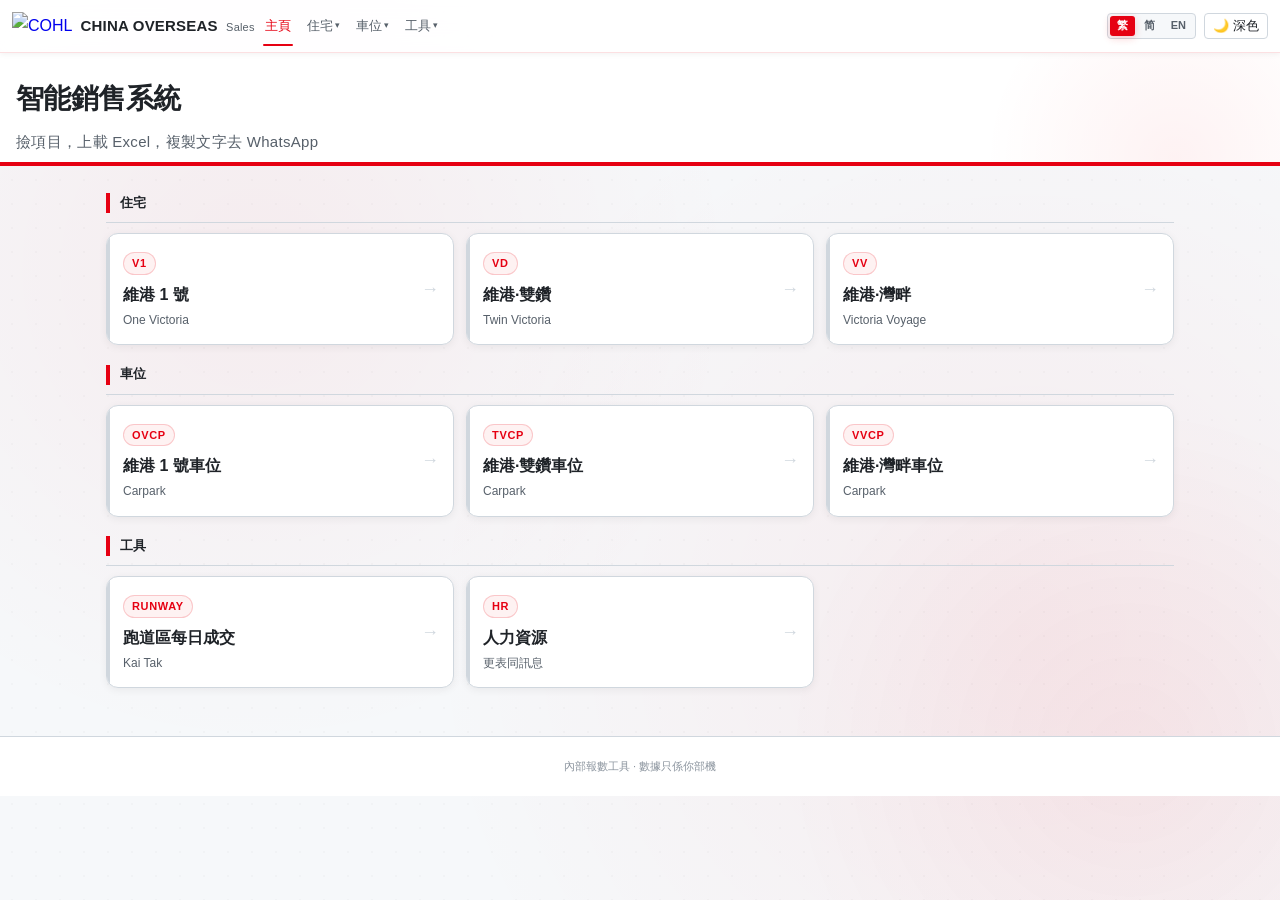
==== commit a1017d52: "Tighten home portal layout for phone use" ====
--- a/index.html
+++ b/index.html
@@ -1,324 +1,94 @@
 <!DOCTYPE html>
 <html lang="zh-HK">
 <head>
-    <meta charset="UTF-8">
-    <meta name="viewport" content="width=device-width, initial-scale=1.0, maximum-scale=1.0, user-scalable=no">
-    <meta name="theme-color" content="#e60012">
-    <meta name="apple-mobile-web-app-capable" content="yes">
-    <meta name="apple-mobile-web-app-status-bar-style" content="black-translucent">
-    <meta name="apple-mobile-web-app-title" content="COHL 報數">
-    <link rel="manifest" href="./manifest.json">
-    <link rel="stylesheet" href="./style.css">
-    <title>CHINA OVERSEAS - Intelligent Sales System</title>
+<meta charset="UTF-8">
+<meta name="viewport" content="width=device-width, initial-scale=1">
+<meta name="theme-color" content="#e60012">
+<meta name="apple-mobile-web-app-capable" content="yes">
+<meta name="apple-mobile-web-app-title" content="COHL 報數">
+<link rel="manifest" href="./manifest.json">
+<link rel="stylesheet" href="./style.css">
+<link rel="stylesheet" href="./home.css">
+<title>COHL 報數</title>
 </head>
 <body>
-
-    <nav class="top-nav">
-        <a href="./index.html" class="logo">
-            <img src="./cohl-logo.png" alt="CHINA OVERSEAS Logo">
-            <span class="logo-text">CHINA OVERSEAS <small>Sales System</small></span>
-        </a>
-        <div class="nav-links">
-            <a href="./index.html" class="active" data-i18n="nav_home">主頁</a>
-            <div class="dropdown">
-                <span class="dropdown-toggle" data-i18n="nav_residential">住宅</span>
-                <div class="dropdown-menu">
-                    <a href="./V1_Sales.html" data-i18n="nav_v1">維港1號</a>
-                    <a href="./VD_Sales.html" data-i18n="nav_vd">維港雙鑽</a>
-                    <a href="./VV_Sales.html" data-i18n="nav_vv">維港灣畔</a>
-                </div>
-            </div>
-            <div class="dropdown">
-                <span class="dropdown-toggle" data-i18n="nav_carpark">車位</span>
-                <div class="dropdown-menu">
-                    <a href="./OVCP_Sales.html" data-i18n="nav_ovcp">維港1號車位</a>
-                    <a href="./TVCP_Sales.html" data-i18n="nav_tvcp">維港雙鑽車位</a>
-                    <a href="./VVCP_Sales.html" data-i18n="nav_vvcp">維港灣畔車位</a>
-                </div>
-            </div>
-            <div class="dropdown">
-                <span class="dropdown-toggle" data-i18n="nav_tools">使用小工具</span>
-                <div class="dropdown-menu">
-                    <a href="./runway_report.html" data-i18n="nav_runway">📊 報每日跑道區成交</a>
-                </div>
-            </div>
-            <a href="./hr_management.html" data-i18n="nav_hr">人力資源</a>
-        </div>
-        <div class="lang-toggle">
-            <button class="active-lang" data-lang="zh-HK" onclick="switchLang('zh-HK')">繁</button>
-            <button data-lang="zh-CN" onclick="switchLang('zh-CN')">简</button>
-            <button data-lang="en" onclick="switchLang('en')">EN</button>
-        </div>
-        <button class="theme-toggle" id="themeToggle" aria-label="切換深色模式">
-            <span id="themeIcon">🌙</span>
-            <span class="toggle-label" id="themeLabel" data-i18n="theme_label">深色</span>
-        </button>
-    </nav>
-
-    <div class="hero">
-        <h1 data-i18n="hero_title">Intelligent Sales System</h1>
-        <p data-i18n="hero_sub">Property &amp; Carpark Performance Analytics</p>
-    </div>
-
-    <div class="portal-container">
-        <div id="pwa-install-banner" onclick="installPWA()">📲 安裝系統至裝置（支援離線運算）</div>
-
-        <div class="section-header" data-i18n="section_residential">Residential Properties（住宅項目）</div>
-        <div class="grid-container">
-            <a href="./VD_Sales.html" class="project-card">
-                <div class="card-content"><h2 data-i18n="card_vd_title">維港·雙鑽</h2><p data-i18n="card_vd_sub">Twin Victoria</p></div>
-                <div class="arrow">→</div>
-            </a>
-            <a href="./V1_Sales.html" class="project-card">
-                <div class="card-content"><h2 data-i18n="card_v1_title">維港 1 號</h2><p data-i18n="card_v1_sub">One Victoria</p></div>
-                <div class="arrow">→</div>
-            </a>
-            <a href="./VV_Sales.html" class="project-card">
-                <div class="card-content"><h2 data-i18n="card_vv_title">維港·灣畔</h2><p data-i18n="card_vv_sub">Victoria Voyage（綜合期數）</p></div>
-                <div class="arrow">→</div>
-            </a>
-        </div>
-
-        <div class="section-header" data-i18n="section_carpark">Carpark Properties（車位項目）</div>
-        <div class="grid-container">
-            <a href="./TVCP_Sales.html" class="project-card">
-                <div class="card-content"><h2 data-i18n="card_tvcp_title">維港·雙鑽（車位）</h2><p data-i18n="card_tvcp_sub">TVCP</p></div>
-                <div class="arrow">→</div>
-            </a>
-            <a href="./OVCP_Sales.html" class="project-card">
-                <div class="card-content"><h2 data-i18n="card_ovcp_title">維港 1 號（車位）</h2><p data-i18n="card_ovcp_sub">OVCP</p></div>
-                <div class="arrow">→</div>
-            </a>
-            <a href="./VVCP_Sales.html" class="project-card">
-                <div class="card-content"><h2 data-i18n="card_vvcp_title">維港·灣畔（車位）</h2><p data-i18n="card_vvcp_sub">VVCP</p></div>
-                <div class="arrow">→</div>
-            </a>
-        </div>
-    </div>
-
-    <footer class="footer">
-        <div class="footer-inner">
-            <div class="footer-links">
-                <a href="./index.html" data-i18n="footer_home">主頁</a>
-                <a href="https://www.cohl.com/en/" target="_blank" data-i18n="footer_website">官方網站</a>
-                <a href="mailto:sales@cohl.com" data-i18n="footer_contact">聯絡我們</a>
-            </div>
-            <div class="footer-copy">
-                © 2026 CHINA OVERSEAS HOLDINGS LIMITED. ALL RIGHTS RESERVED.
-            </div>
-        </div>
-    </footer>
-
-    <script>
-        // ===== Service Worker 註冊 =====
-        if ('serviceWorker' in navigator) {
-            window.addEventListener('load', () => {
-                navigator.serviceWorker.register('./sw.js')
-                    .catch(err => console.log('⚠️ Service Worker registration failed:', err));
-            });
-        }
-
-        // ===== PWA 安裝 =====
-        let deferredPrompt;
-        window.addEventListener('beforeinstallprompt', (e) => {
-            e.preventDefault();
-            deferredPrompt = e;
-            if (!window.matchMedia('(display-mode: standalone)').matches) {
-                document.getElementById('pwa-install-banner').style.display = 'block';
-            }
-        });
-
-        function installPWA() {
-            if (deferredPrompt) {
-                deferredPrompt.prompt();
-                deferredPrompt.userChoice.then(() => {
-                    deferredPrompt = null;
-                    document.getElementById('pwa-install-banner').style.display = 'none';
-                });
-            }
-        }
-
-        // ===== 語言切換功能 =====
-        const translations = {
-            'zh-HK': {
-                'nav_home': '主頁',
-                'nav_residential': '住宅',
-                'nav_carpark': '車位',
-                'nav_tools': '使用小工具',
-                'nav_runway': '📊 報每日跑道區成交',
-                'nav_hr': '人力資源',
-                'nav_v1': '維港1號',
-                'nav_vd': '維港雙鑽',
-                'nav_vv': '維港灣畔',
-                'nav_ovcp': '維港1號車位',
-                'nav_tvcp': '維港雙鑽車位',
-                'nav_vvcp': '維港灣畔車位',
-                'hero_title': '智能銷售系統',
-                'hero_sub': '物業及車位表現分析',
-                'section_residential': 'Residential Properties（住宅項目）',
-                'section_carpark': 'Carpark Properties（車位項目）',
-                'card_vd_title': '維港·雙鑽',
-                'card_vd_sub': 'Twin Victoria',
-                'card_v1_title': '維港 1 號',
-                'card_v1_sub': 'One Victoria',
-                'card_vv_title': '維港·灣畔',
-                'card_vv_sub': 'Victoria Voyage（綜合期數）',
-                'card_tvcp_title': '維港·雙鑽（車位）',
-                'card_tvcp_sub': 'TVCP',
-                'card_ovcp_title': '維港 1 號（車位）',
-                'card_ovcp_sub': 'OVCP',
-                'card_vvcp_title': '維港·灣畔（車位）',
-                'card_vvcp_sub': 'VVCP',
-                'footer_home': '主頁',
-                'footer_website': '官方網站',
-                'footer_contact': '聯絡我們',
-                'theme_label': '深色'
-            },
-            'zh-CN': {
-                'nav_home': '主页',
-                'nav_residential': '住宅',
-                'nav_carpark': '车位',
-                'nav_tools': '使用小工具',
-                'nav_runway': '📊 报每日跑道区成交',
-                'nav_hr': '人力资源',
-                'nav_v1': '维港1号',
-                'nav_vd': '维港双钻',
-                'nav_vv': '维港湾畔',
-                'nav_ovcp': '维港1号车位',
-                'nav_tvcp': '维港双钻车位',
-                'nav_vvcp': '维港湾畔车位',
-                'hero_title': '智能销售系统',
-                'hero_sub': '物业及车位表现分析',
-                'section_residential': 'Residential Properties（住宅项目）',
-                'section_carpark': 'Carpark Properties（车位项目）',
-                'card_vd_title': '维港·双钻',
-                'card_vd_sub': 'Twin Victoria',
-                'card_v1_title': '维港 1 号',
-                'card_v1_sub': 'One Victoria',
-                'card_vv_title': '维港·湾畔',
-                'card_vv_sub': 'Victoria Voyage（综合期数）',
-                'card_tvcp_title': '维港·双钻（车位）',
-                'card_tvcp_sub': 'TVCP',
-                'card_ovcp_title': '维港 1 号（车位）',
-                'card_ovcp_sub': 'OVCP',
-                'card_vvcp_title': '维港·湾畔（车位）',
-                'card_vvcp_sub': 'VVCP',
-                'footer_home': '主页',
-                'footer_website': '官方网站',
-                'footer_contact': '联系我们',
-                'theme_label': '深色'
-            },
-            'en': {
-                'nav_home': 'Home',
-                'nav_residential': 'Residential',
-                'nav_carpark': 'Carpark',
-                'nav_tools': 'Tools',
-                'nav_runway': '📊 Daily Runway Transactions',
-                'nav_hr': 'HR',
-                'nav_v1': 'One Victoria',
-                'nav_vd': 'Twin Victoria',
-                'nav_vv': 'Victoria Voyage',
-                'nav_ovcp': 'One Victoria Carpark',
-                'nav_tvcp': 'Twin Victoria Carpark',
-                'nav_vvcp': 'Victoria Voyage Carpark',
-                'hero_title': 'Intelligent Sales System',
-                'hero_sub': 'Property & Carpark Performance Analytics',
-                'section_residential': 'Residential Properties',
-                'section_carpark': 'Carpark Properties',
-                'card_vd_title': 'Twin Victoria',
-                'card_vd_sub': 'Twin Victoria',
-                'card_v1_title': 'One Victoria',
-                'card_v1_sub': 'One Victoria',
-                'card_vv_title': 'Victoria Voyage',
-                'card_vv_sub': 'Victoria Voyage (Combined Phases)',
-                'card_tvcp_title': 'Twin Victoria (Carpark)',
-                'card_tvcp_sub': 'TVCP',
-                'card_ovcp_title': 'One Victoria (Carpark)',
-                'card_ovcp_sub': 'OVCP',
-                'card_vvcp_title': 'Victoria Voyage (Carpark)',
-                'card_vvcp_sub': 'VVCP',
-                'footer_home': 'Home',
-                'footer_website': 'Official Website',
-                'footer_contact': 'Contact Us',
-                'theme_label': 'Dark'
-            }
-        };
-
-        function switchLang(lang) {
-            localStorage.setItem('cohl_lang', lang);
-            document.querySelectorAll('.lang-toggle button').forEach(btn => {
-                btn.classList.toggle('active-lang', btn.dataset.lang === lang);
-            });
-            document.querySelectorAll('[data-i18n]').forEach(el => {
-                const key = el.dataset.i18n;
-                if (translations[lang] && translations[lang][key]) {
-                    el.textContent = translations[lang][key];
-                }
-            });
-            document.querySelectorAll('[data-i18n-placeholder]').forEach(el => {
-                const key = el.dataset.i18nPlaceholder;
-                if (translations[lang] && translations[lang][key]) {
-                    el.placeholder = translations[lang][key];
-                }
-            });
-        }
-
-        const savedLang = localStorage.getItem('cohl_lang') || 'zh-HK';
-        switchLang(savedLang);
-
-        // ===== Dark Mode 切換 =====
-        (function() {
-            const toggle = document.getElementById('themeToggle');
-            const icon = document.getElementById('themeIcon');
-            const html = document.documentElement;
-
-            const savedTheme = localStorage.getItem('cohl-theme');
-            if (savedTheme === 'dark') {
-                html.setAttribute('data-theme', 'dark');
-                icon.textContent = '☀️';
-                const label = document.getElementById('themeLabel');
-                if (label) {
-                    const lang = localStorage.getItem('cohl_lang') || 'zh-HK';
-                    label.textContent = translations[lang]['theme_label'] === '深色' ? '淺色' : 'Light';
-                }
-            }
-
-            toggle.addEventListener('click', function() {
-                const isDark = html.getAttribute('data-theme') === 'dark';
-                const label = document.getElementById('themeLabel');
-                const lang = localStorage.getItem('cohl_lang') || 'zh-HK';
-                if (isDark) {
-                    html.removeAttribute('data-theme');
-                    localStorage.setItem('cohl-theme', 'light');
-                    icon.textContent = '🌙';
-                    if (label) label.textContent = translations[lang]['theme_label'];
-                } else {
-                    html.setAttribute('data-theme', 'dark');
-                    localStorage.setItem('cohl-theme', 'dark');
-                    icon.textContent = '☀️';
-                    if (label) label.textContent = translations[lang]['theme_label'] === '深色' ? '淺色' : 'Light';
-                }
-            });
-        })();
-
-        // ===== 下拉菜單 =====
-        document.querySelectorAll('.dropdown-toggle').forEach(function(toggle) {
-            toggle.addEventListener('click', function(e) {
-                e.preventDefault();
-                var parent = this.closest('.dropdown');
-                if (parent) {
-                    parent.classList.toggle('open');
-                }
-            });
-        });
-
-        document.addEventListener('click', function(e) {
-            document.querySelectorAll('.dropdown.open').forEach(function(dropdown) {
-                if (!dropdown.contains(e.target)) {
-                    dropdown.classList.remove('open');
-                }
-            });
-        });
-    </script>
+<nav class="top-nav">
+<a href="./index.html" class="logo"><img src="./cohl-logo.png" alt="COHL"><span class="logo-text">CHINA OVERSEAS <small>Sales</small></span></a>
+<div class="nav-links">
+<a href="./index.html" class="active" data-i18n="nav_home">主頁</a>
+<div class="dropdown"><span class="dropdown-toggle" data-i18n="nav_residential">住宅</span><div class="dropdown-menu">
+<a href="./V1_Sales.html">維港1號</a><a href="./VD_Sales.html">維港雙鑽</a><a href="./VV_Sales.html">維港灣畔</a>
+</div></div>
+<div class="dropdown"><span class="dropdown-toggle" data-i18n="nav_carpark">車位</span><div class="dropdown-menu">
+<a href="./OVCP_Sales.html">維港1號車位</a><a href="./TVCP_Sales.html">維港雙鑽車位</a><a href="./VVCP_Sales.html">維港灣畔車位</a>
+</div></div>
+<div class="dropdown"><span class="dropdown-toggle" data-i18n="nav_tools">工具</span><div class="dropdown-menu">
+<a href="./runway_report.html" data-i18n="nav_runway">跑道區成交</a><a href="./hr_management.html" data-i18n="nav_hr">人力資源</a>
+</div></div>
+</div>
+<div class="lang-toggle">
+<button class="active-lang" data-lang="zh-HK" onclick="switchLang('zh-HK')">繁</button>
+<button data-lang="zh-CN" onclick="switchLang('zh-CN')">简</button>
+<button data-lang="en" onclick="switchLang('en')">EN</button>
+</div>
+<button class="theme-toggle" id="themeToggle" aria-label="theme"><span id="themeIcon">🌙</span><span id="themeLabel">深色</span></button>
+</nav>
+<div class="hero"><h1 data-i18n="hero_title">智能銷售系統</h1><p data-i18n="hero_sub">撿項目，上載 Excel，複製文字去 WhatsApp</p></div>
+<div class="portal-container">
+<div id="pwa-install-banner" onclick="installPWA()">安裝到手機主畫面</div>
+<div class="section-header" data-i18n="section_residential">住宅</div>
+<div class="grid-container">
+<a class="project-card" href="./V1_Sales.html"><div class="card-content"><span class="code">V1</span><h2 data-i18n="card_v1_title">維港 1 號</h2><p>One Victoria</p></div><div class="arrow">→</div></a>
+<a class="project-card" href="./VD_Sales.html"><div class="card-content"><span class="code">VD</span><h2 data-i18n="card_vd_title">維港·雙鑽</h2><p>Twin Victoria</p></div><div class="arrow">→</div></a>
+<a class="project-card" href="./VV_Sales.html"><div class="card-content"><span class="code">VV</span><h2 data-i18n="card_vv_title">維港·灣畔</h2><p>Victoria Voyage</p></div><div class="arrow">→</div></a>
+</div>
+<div class="section-header" data-i18n="section_carpark">車位</div>
+<div class="grid-container">
+<a class="project-card" href="./OVCP_Sales.html"><div class="card-content"><span class="code">OVCP</span><h2 data-i18n="card_ovcp_title">維港 1 號車位</h2><p>Carpark</p></div><div class="arrow">→</div></a>
+<a class="project-card" href="./TVCP_Sales.html"><div class="card-content"><span class="code">TVCP</span><h2 data-i18n="card_tvcp_title">維港·雙鑽車位</h2><p>Carpark</p></div><div class="arrow">→</div></a>
+<a class="project-card" href="./VVCP_Sales.html"><div class="card-content"><span class="code">VVCP</span><h2 data-i18n="card_vvcp_title">維港·灣畔車位</h2><p>Carpark</p></div><div class="arrow">→</div></a>
+</div>
+<div class="section-header" data-i18n="section_tools">工具</div>
+<div class="grid-container">
+<a class="project-card" href="./runway_report.html"><div class="card-content"><span class="code">RUNWAY</span><h2 data-i18n="card_runway_title">跑道區每日成交</h2><p>Kai Tak</p></div><div class="arrow">→</div></a>
+<a class="project-card" href="./hr_management.html"><div class="card-content"><span class="code">HR</span><h2 data-i18n="card_hr_title">人力資源</h2><p data-i18n="card_hr_sub">更表同訊息</p></div><div class="arrow">→</div></a>
+</div>
+</div>
+<footer class="footer"><div class="footer-inner"><div class="footer-copy">內部報數工具 · 數據只係你部機</div></div></footer>
+<script>
+if ('serviceWorker' in navigator) navigator.serviceWorker.register('./sw.js').catch(()=>{});
+let deferredPrompt;
+window.addEventListener('beforeinstallprompt', (e) => { e.preventDefault(); deferredPrompt = e; if (!matchMedia('(display-mode: standalone)').matches) document.getElementById('pwa-install-banner').style.display='block'; });
+function installPWA(){ if(!deferredPrompt) return; deferredPrompt.prompt(); deferredPrompt.userChoice.then(()=>{ deferredPrompt=null; document.getElementById('pwa-install-banner').style.display='none'; }); }
+const translations = {
+'zh-HK': {nav_home:'主頁',nav_residential:'住宅',nav_carpark:'車位',nav_tools:'工具',nav_runway:'跑道區成交',nav_hr:'人力資源',hero_title:'智能銷售系統',hero_sub:'撿項目，上載 Excel，複製文字去 WhatsApp',section_residential:'住宅',section_carpark:'車位',section_tools:'工具',card_v1_title:'維港 1 號',card_vd_title:'維港·雙鑽',card_vv_title:'維港·灣畔',card_ovcp_title:'維港 1 號車位',card_tvcp_title:'維港·雙鑽車位',card_vvcp_title:'維港·灣畔車位',card_runway_title:'跑道區每日成交',card_hr_title:'人力資源',card_hr_sub:'更表同訊息'},
+'zh-CN': {nav_home:'主页',nav_residential:'住宅',nav_carpark:'车位',nav_tools:'工具',nav_runway:'跑道区成交',nav_hr:'人力资源',hero_title:'智能销售系统',hero_sub:'选项目，上传 Excel，复制文字到 WhatsApp',section_residential:'住宅',section_carpark:'车位',section_tools:'工具',card_v1_title:'维港 1 号',card_vd_title:'维港·双钻',card_vv_title:'维港·湾畔',card_ovcp_title:'维港 1 号车位',card_tvcp_title:'维港·双钻车位',card_vvcp_title:'维港·湾畔车位',card_runway_title:'跑道区每日成交',card_hr_title:'人力资源',card_hr_sub:'更表与讯息'},
+'en': {nav_home:'Home',nav_residential:'Homes',nav_carpark:'Carpark',nav_tools:'Tools',nav_runway:'Runway',nav_hr:'HR',hero_title:'Sales desk',hero_sub:'Pick a project, upload Excel, copy text to WhatsApp',section_residential:'Residential',section_carpark:'Carpark',section_tools:'Tools',card_v1_title:'One Victoria',card_vd_title:'Twin Victoria',card_vv_title:'Victoria Voyage',card_ovcp_title:'One Victoria CP',card_tvcp_title:'Twin Victoria CP',card_vvcp_title:'Victoria Voyage CP',card_runway_title:'Daily runway deals',card_hr_title:'HR roster',card_hr_sub:'Shifts and messages'}
+};
+function switchLang(lang){
+ localStorage.setItem('cohl_lang', lang);
+ document.querySelectorAll('.lang-toggle button').forEach(b=>b.classList.toggle('active-lang', b.dataset.lang===lang));
+ document.querySelectorAll('[data-i18n]').forEach(el=>{ const t=translations[lang]&&translations[lang][el.dataset.i18n]; if(t) el.textContent=t; });
+ const dark=document.documentElement.getAttribute('data-theme')==='dark';
+ document.getElementById('themeLabel').textContent = lang==='en' ? (dark?'Light':'Dark') : (dark?'淺色':'深色');
+}
+switchLang(localStorage.getItem('cohl_lang')||'zh-HK');
+(function(){
+ const html=document.documentElement, icon=document.getElementById('themeIcon');
+ if(localStorage.getItem('cohl-theme')==='dark'){ html.setAttribute('data-theme','dark'); icon.textContent='☀️'; }
+ document.getElementById('themeToggle').onclick=function(){
+  const dark=html.getAttribute('data-theme')==='dark';
+  if(dark){ html.removeAttribute('data-theme'); localStorage.setItem('cohl-theme','light'); icon.textContent='🌙'; }
+  else { html.setAttribute('data-theme','dark'); localStorage.setItem('cohl-theme','dark'); icon.textContent='☀️'; }
+  switchLang(localStorage.getItem('cohl_lang')||'zh-HK');
+ };
+})();
+document.querySelectorAll('.dropdown-toggle').forEach(t=>t.addEventListener('click',function(e){
+ e.preventDefault(); const p=this.closest('.dropdown');
+ document.querySelectorAll('.dropdown.open').forEach(d=>{ if(d!==p) d.classList.remove('open'); });
+ p.classList.toggle('open');
+}));
+document.addEventListener('click',e=>{ document.querySelectorAll('.dropdown.open').forEach(d=>{ if(!d.contains(e.target)) d.classList.remove('open'); }); });
+</script>
 </body>
-</html>+</html>
--- a/home.css
+++ b/home.css
@@ -0,0 +1,34 @@
+/* Home portal overrides. Loaded after style.css on index only. */
+* { transition: none !important; }
+a, button, .project-card, .dropdown-menu, .btn {
+  transition: background-color .2s ease, color .2s ease, border-color .2s ease, box-shadow .2s ease, transform .2s ease !important;
+}
+.top-nav { padding: 8px 12px; gap: 8px; }
+.top-nav .nav-links > a, .dropdown-toggle {
+  min-height: 36px; display: inline-flex; align-items: center; padding: 6px 2px;
+}
+.hero { padding: 22px 16px 8px; }
+.hero h1 { letter-spacing: -0.02em; font-size: 28px; }
+.hero p { max-width: 36rem; margin-top: 6px; }
+.portal-container { max-width: 1100px; margin: 0 auto; padding: 8px 16px 32px; }
+.section-header { margin: 18px 0 10px; font-size: 13px; }
+.grid-container { grid-template-columns: repeat(3, minmax(0, 1fr)); gap: 12px; }
+.project-card {
+  min-height: 96px; border-radius: 12px; padding: 14px 14px 14px 16px; align-items: center;
+}
+.project-card .code {
+  display: inline-block; font-size: 11px; font-weight: 700; letter-spacing: .06em;
+  color: var(--cohl-red); background: var(--cohl-glow);
+  border: 1px solid rgba(230,0,18,.18); border-radius: 999px; padding: 1px 8px; margin-bottom: 6px;
+}
+#pwa-install-banner { border-radius: 12px; margin-bottom: 8px; }
+@media (max-width: 768px) {
+  .grid-container { grid-template-columns: 1fr 1fr !important; gap: 10px; }
+  .project-card { min-height: 88px; padding: 12px; }
+  .project-card .card-content h2 { font-size: 15px; }
+  .top-nav .logo-text small { display: none; }
+  .hero h1 { font-size: 22px; }
+}
+@media (max-width: 420px) {
+  .grid-container { grid-template-columns: 1fr !important; }
+}
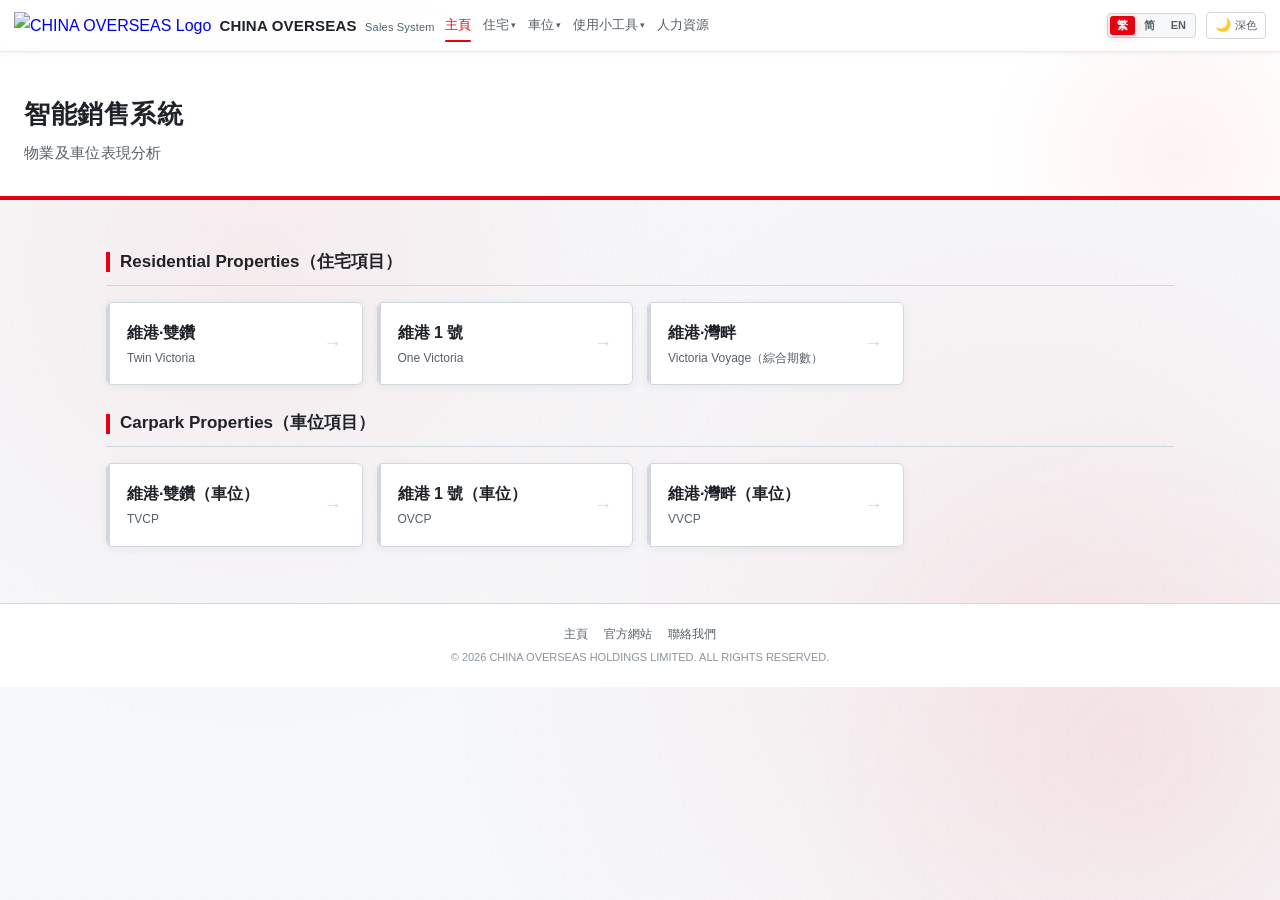
==== commit 4a529369: "Restore index.html to pre-UI version" ====
--- a/index.html
+++ b/index.html
@@ -1,94 +1,319 @@
 <!DOCTYPE html>
 <html lang="zh-HK">
 <head>
-<meta charset="UTF-8">
-<meta name="viewport" content="width=device-width, initial-scale=1">
-<meta name="theme-color" content="#e60012">
-<meta name="apple-mobile-web-app-capable" content="yes">
-<meta name="apple-mobile-web-app-title" content="COHL 報數">
-<link rel="manifest" href="./manifest.json">
-<link rel="stylesheet" href="./style.css">
-<link rel="stylesheet" href="./home.css">
-<title>COHL 報數</title>
+    <meta charset="UTF-8">
+    <meta name="viewport" content="width=device-width, initial-scale=1.0, maximum-scale=1.0, user-scalable=no">
+    <meta name="theme-color" content="#e60012">
+    <meta name="apple-mobile-web-app-capable" content="yes">
+    <meta name="apple-mobile-web-app-status-bar-style" content="black-translucent">
+    <meta name="apple-mobile-web-app-title" content="COHL 報數">
+    <link rel="manifest" href="./manifest.json">
+    <link rel="stylesheet" href="./style.css">
+    <title>CHINA OVERSEAS - Intelligent Sales System</title>
 </head>
 <body>
-<nav class="top-nav">
-<a href="./index.html" class="logo"><img src="./cohl-logo.png" alt="COHL"><span class="logo-text">CHINA OVERSEAS <small>Sales</small></span></a>
-<div class="nav-links">
-<a href="./index.html" class="active" data-i18n="nav_home">主頁</a>
-<div class="dropdown"><span class="dropdown-toggle" data-i18n="nav_residential">住宅</span><div class="dropdown-menu">
-<a href="./V1_Sales.html">維港1號</a><a href="./VD_Sales.html">維港雙鑽</a><a href="./VV_Sales.html">維港灣畔</a>
-</div></div>
-<div class="dropdown"><span class="dropdown-toggle" data-i18n="nav_carpark">車位</span><div class="dropdown-menu">
-<a href="./OVCP_Sales.html">維港1號車位</a><a href="./TVCP_Sales.html">維港雙鑽車位</a><a href="./VVCP_Sales.html">維港灣畔車位</a>
-</div></div>
-<div class="dropdown"><span class="dropdown-toggle" data-i18n="nav_tools">工具</span><div class="dropdown-menu">
-<a href="./runway_report.html" data-i18n="nav_runway">跑道區成交</a><a href="./hr_management.html" data-i18n="nav_hr">人力資源</a>
-</div></div>
-</div>
-<div class="lang-toggle">
-<button class="active-lang" data-lang="zh-HK" onclick="switchLang('zh-HK')">繁</button>
-<button data-lang="zh-CN" onclick="switchLang('zh-CN')">简</button>
-<button data-lang="en" onclick="switchLang('en')">EN</button>
-</div>
-<button class="theme-toggle" id="themeToggle" aria-label="theme"><span id="themeIcon">🌙</span><span id="themeLabel">深色</span></button>
-</nav>
-<div class="hero"><h1 data-i18n="hero_title">智能銷售系統</h1><p data-i18n="hero_sub">撿項目，上載 Excel，複製文字去 WhatsApp</p></div>
-<div class="portal-container">
-<div id="pwa-install-banner" onclick="installPWA()">安裝到手機主畫面</div>
-<div class="section-header" data-i18n="section_residential">住宅</div>
-<div class="grid-container">
-<a class="project-card" href="./V1_Sales.html"><div class="card-content"><span class="code">V1</span><h2 data-i18n="card_v1_title">維港 1 號</h2><p>One Victoria</p></div><div class="arrow">→</div></a>
-<a class="project-card" href="./VD_Sales.html"><div class="card-content"><span class="code">VD</span><h2 data-i18n="card_vd_title">維港·雙鑽</h2><p>Twin Victoria</p></div><div class="arrow">→</div></a>
-<a class="project-card" href="./VV_Sales.html"><div class="card-content"><span class="code">VV</span><h2 data-i18n="card_vv_title">維港·灣畔</h2><p>Victoria Voyage</p></div><div class="arrow">→</div></a>
-</div>
-<div class="section-header" data-i18n="section_carpark">車位</div>
-<div class="grid-container">
-<a class="project-card" href="./OVCP_Sales.html"><div class="card-content"><span class="code">OVCP</span><h2 data-i18n="card_ovcp_title">維港 1 號車位</h2><p>Carpark</p></div><div class="arrow">→</div></a>
-<a class="project-card" href="./TVCP_Sales.html"><div class="card-content"><span class="code">TVCP</span><h2 data-i18n="card_tvcp_title">維港·雙鑽車位</h2><p>Carpark</p></div><div class="arrow">→</div></a>
-<a class="project-card" href="./VVCP_Sales.html"><div class="card-content"><span class="code">VVCP</span><h2 data-i18n="card_vvcp_title">維港·灣畔車位</h2><p>Carpark</p></div><div class="arrow">→</div></a>
-</div>
-<div class="section-header" data-i18n="section_tools">工具</div>
-<div class="grid-container">
-<a class="project-card" href="./runway_report.html"><div class="card-content"><span class="code">RUNWAY</span><h2 data-i18n="card_runway_title">跑道區每日成交</h2><p>Kai Tak</p></div><div class="arrow">→</div></a>
-<a class="project-card" href="./hr_management.html"><div class="card-content"><span class="code">HR</span><h2 data-i18n="card_hr_title">人力資源</h2><p data-i18n="card_hr_sub">更表同訊息</p></div><div class="arrow">→</div></a>
-</div>
-</div>
-<footer class="footer"><div class="footer-inner"><div class="footer-copy">內部報數工具 · 數據只係你部機</div></div></footer>
-<script>
-if ('serviceWorker' in navigator) navigator.serviceWorker.register('./sw.js').catch(()=>{});
-let deferredPrompt;
-window.addEventListener('beforeinstallprompt', (e) => { e.preventDefault(); deferredPrompt = e; if (!matchMedia('(display-mode: standalone)').matches) document.getElementById('pwa-install-banner').style.display='block'; });
-function installPWA(){ if(!deferredPrompt) return; deferredPrompt.prompt(); deferredPrompt.userChoice.then(()=>{ deferredPrompt=null; document.getElementById('pwa-install-banner').style.display='none'; }); }
-const translations = {
-'zh-HK': {nav_home:'主頁',nav_residential:'住宅',nav_carpark:'車位',nav_tools:'工具',nav_runway:'跑道區成交',nav_hr:'人力資源',hero_title:'智能銷售系統',hero_sub:'撿項目，上載 Excel，複製文字去 WhatsApp',section_residential:'住宅',section_carpark:'車位',section_tools:'工具',card_v1_title:'維港 1 號',card_vd_title:'維港·雙鑽',card_vv_title:'維港·灣畔',card_ovcp_title:'維港 1 號車位',card_tvcp_title:'維港·雙鑽車位',card_vvcp_title:'維港·灣畔車位',card_runway_title:'跑道區每日成交',card_hr_title:'人力資源',card_hr_sub:'更表同訊息'},
-'zh-CN': {nav_home:'主页',nav_residential:'住宅',nav_carpark:'车位',nav_tools:'工具',nav_runway:'跑道区成交',nav_hr:'人力资源',hero_title:'智能销售系统',hero_sub:'选项目，上传 Excel，复制文字到 WhatsApp',section_residential:'住宅',section_carpark:'车位',section_tools:'工具',card_v1_title:'维港 1 号',card_vd_title:'维港·双钻',card_vv_title:'维港·湾畔',card_ovcp_title:'维港 1 号车位',card_tvcp_title:'维港·双钻车位',card_vvcp_title:'维港·湾畔车位',card_runway_title:'跑道区每日成交',card_hr_title:'人力资源',card_hr_sub:'更表与讯息'},
-'en': {nav_home:'Home',nav_residential:'Homes',nav_carpark:'Carpark',nav_tools:'Tools',nav_runway:'Runway',nav_hr:'HR',hero_title:'Sales desk',hero_sub:'Pick a project, upload Excel, copy text to WhatsApp',section_residential:'Residential',section_carpark:'Carpark',section_tools:'Tools',card_v1_title:'One Victoria',card_vd_title:'Twin Victoria',card_vv_title:'Victoria Voyage',card_ovcp_title:'One Victoria CP',card_tvcp_title:'Twin Victoria CP',card_vvcp_title:'Victoria Voyage CP',card_runway_title:'Daily runway deals',card_hr_title:'HR roster',card_hr_sub:'Shifts and messages'}
-};
-function switchLang(lang){
- localStorage.setItem('cohl_lang', lang);
- document.querySelectorAll('.lang-toggle button').forEach(b=>b.classList.toggle('active-lang', b.dataset.lang===lang));
- document.querySelectorAll('[data-i18n]').forEach(el=>{ const t=translations[lang]&&translations[lang][el.dataset.i18n]; if(t) el.textContent=t; });
- const dark=document.documentElement.getAttribute('data-theme')==='dark';
- document.getElementById('themeLabel').textContent = lang==='en' ? (dark?'Light':'Dark') : (dark?'淺色':'深色');
-}
-switchLang(localStorage.getItem('cohl_lang')||'zh-HK');
-(function(){
- const html=document.documentElement, icon=document.getElementById('themeIcon');
- if(localStorage.getItem('cohl-theme')==='dark'){ html.setAttribute('data-theme','dark'); icon.textContent='☀️'; }
- document.getElementById('themeToggle').onclick=function(){
-  const dark=html.getAttribute('data-theme')==='dark';
-  if(dark){ html.removeAttribute('data-theme'); localStorage.setItem('cohl-theme','light'); icon.textContent='🌙'; }
-  else { html.setAttribute('data-theme','dark'); localStorage.setItem('cohl-theme','dark'); icon.textContent='☀️'; }
-  switchLang(localStorage.getItem('cohl_lang')||'zh-HK');
- };
-})();
-document.querySelectorAll('.dropdown-toggle').forEach(t=>t.addEventListener('click',function(e){
- e.preventDefault(); const p=this.closest('.dropdown');
- document.querySelectorAll('.dropdown.open').forEach(d=>{ if(d!==p) d.classList.remove('open'); });
- p.classList.toggle('open');
-}));
-document.addEventListener('click',e=>{ document.querySelectorAll('.dropdown.open').forEach(d=>{ if(!d.contains(e.target)) d.classList.remove('open'); }); });
-</script>
+
+    <nav class="top-nav">
+        <a href="./index.html" class="logo">
+            <img src="./cohl-logo.png" alt="CHINA OVERSEAS Logo">
+            <span class="logo-text">CHINA OVERSEAS <small>Sales System</small></span>
+        </a>
+        <div class="nav-links">
+            <a href="./index.html" class="active" data-i18n="nav_home">主頁</a>
+            <div class="dropdown">
+                <span class="dropdown-toggle" data-i18n="nav_residential">住宅</span>
+                <div class="dropdown-menu">
+                    <a href="./V1_Sales.html" data-i18n="nav_v1">維港1號</a>
+                    <a href="./VD_Sales.html" data-i18n="nav_vd">維港雙鑽</a>
+                    <a href="./VV_Sales.html" data-i18n="nav_vv">維港灣畔</a>
+                </div>
+            </div>
+            <div class="dropdown">
+                <span class="dropdown-toggle" data-i18n="nav_carpark">車位</span>
+                <div class="dropdown-menu">
+                    <a href="./OVCP_Sales.html" data-i18n="nav_ovcp">維港1號車位</a>
+                    <a href="./TVCP_Sales.html" data-i18n="nav_tvcp">維港雙鑽車位</a>
+                    <a href="./VVCP_Sales.html" data-i18n="nav_vvcp">維港灣畔車位</a>
+                </div>
+            </div>
+            <div class="dropdown">
+                <span class="dropdown-toggle" data-i18n="nav_tools">使用小工具</span>
+                <div class="dropdown-menu">
+                    <a href="./runway_report.html" data-i18n="nav_runway">📊 報每日跑道區成交</a>
+                </div>
+            </div>
+            <a href="./hr_management.html" data-i18n="nav_hr">人力資源</a>
+        </div>
+        <div class="lang-toggle">
+            <button class="active-lang" data-lang="zh-HK" onclick="switchLang('zh-HK')">繁</button>
+            <button data-lang="zh-CN" onclick="switchLang('zh-CN')">简</button>
+            <button data-lang="en" onclick="switchLang('en')">EN</button>
+        </div>
+        <button class="theme-toggle" id="themeToggle" aria-label="切換深色模式">
+            <span id="themeIcon">🌙</span>
+            <span class="toggle-label" id="themeLabel" data-i18n="theme_label">深色</span>
+        </button>
+    </nav>
+
+    <div class="hero">
+        <h1 data-i18n="hero_title">Intelligent Sales System</h1>
+        <p data-i18n="hero_sub">Property & Carpark Performance Analytics</p>
+    </div>
+
+    <div class="portal-container">
+        <div id="pwa-install-banner" onclick="installPWA()">📲 安裝系統至裝置（支援離線運算）</div>
+
+        <div class="section-header" data-i18n="section_residential">Residential Properties（住宅項目）</div>
+        <div class="grid-container">
+            <a href="./VD_Sales.html" class="project-card">
+                <div class="card-content"><h2 data-i18n="card_vd_title">維港·雙鑽</h2><p data-i18n="card_vd_sub">Twin Victoria</p></div>
+                <div class="arrow">→</div>
+            </a>
+            <a href="./V1_Sales.html" class="project-card">
+                <div class="card-content"><h2 data-i18n="card_v1_title">維港 1 號</h2><p data-i18n="card_v1_sub">One Victoria</p></div>
+                <div class="arrow">→</div>
+            </a>
+            <a href="./VV_Sales.html" class="project-card">
+                <div class="card-content"><h2 data-i18n="card_vv_title">維港·灣畔</h2><p data-i18n="card_vv_sub">Victoria Voyage（綜合期數）</p></div>
+                <div class="arrow">→</div>
+            </a>
+        </div>
+
+        <div class="section-header" data-i18n="section_carpark">Carpark Properties（車位項目）</div>
+        <div class="grid-container">
+            <a href="./TVCP_Sales.html" class="project-card">
+                <div class="card-content"><h2 data-i18n="card_tvcp_title">維港·雙鑽（車位）</h2><p data-i18n="card_tvcp_sub">TVCP</p></div>
+                <div class="arrow">→</div>
+            </a>
+            <a href="./OVCP_Sales.html" class="project-card">
+                <div class="card-content"><h2 data-i18n="card_ovcp_title">維港 1 號（車位）</h2><p data-i18n="card_ovcp_sub">OVCP</p></div>
+                <div class="arrow">→</div>
+            </a>
+            <a href="./VVCP_Sales.html" class="project-card">
+                <div class="card-content"><h2 data-i18n="card_vvcp_title">維港·灣畔（車位）</h2><p data-i18n="card_vvcp_sub">VVCP</p></div>
+                <div class="arrow">→</div>
+            </a>
+        </div>
+    </div>
+
+    <footer class="footer">
+        <div class="footer-inner">
+            <div class="footer-links">
+                <a href="./index.html" data-i18n="footer_home">主頁</a>
+                <a href="https://www.cohl.com/en/" target="_blank" data-i18n="footer_website">官方網站</a>
+                <a href="mailto:sales@cohl.com" data-i18n="footer_contact">聯絡我們</a>
+            </div>
+            <div class="footer-copy">
+                © 2026 CHINA OVERSEAS HOLDINGS LIMITED. ALL RIGHTS RESERVED.
+            </div>
+        </div>
+    </footer>
+
+    <script>
+        if ('serviceWorker' in navigator) {
+            window.addEventListener('load', () => {
+                navigator.serviceWorker.register('./sw.js')
+                    .catch(err => console.log('Service Worker registration failed:', err));
+            });
+        }
+
+        let deferredPrompt;
+        window.addEventListener('beforeinstallprompt', (e) => {
+            e.preventDefault();
+            deferredPrompt = e;
+            if (!window.matchMedia('(display-mode: standalone)').matches) {
+                document.getElementById('pwa-install-banner').style.display = 'block';
+            }
+        });
+
+        function installPWA() {
+            if (deferredPrompt) {
+                deferredPrompt.prompt();
+                deferredPrompt.userChoice.then(() => {
+                    deferredPrompt = null;
+                    document.getElementById('pwa-install-banner').style.display = 'none';
+                });
+            }
+        }
+
+        const translations = {
+            'zh-HK': {
+                'nav_home': '主頁',
+                'nav_residential': '住宅',
+                'nav_carpark': '車位',
+                'nav_tools': '使用小工具',
+                'nav_runway': '📊 報每日跑道區成交',
+                'nav_hr': '人力資源',
+                'nav_v1': '維港1號',
+                'nav_vd': '維港雙鑽',
+                'nav_vv': '維港灣畔',
+                'nav_ovcp': '維港1號車位',
+                'nav_tvcp': '維港雙鑽車位',
+                'nav_vvcp': '維港灣畔車位',
+                'hero_title': '智能銷售系統',
+                'hero_sub': '物業及車位表現分析',
+                'section_residential': 'Residential Properties（住宅項目）',
+                'section_carpark': 'Carpark Properties（車位項目）',
+                'card_vd_title': '維港·雙鑽',
+                'card_vd_sub': 'Twin Victoria',
+                'card_v1_title': '維港 1 號',
+                'card_v1_sub': 'One Victoria',
+                'card_vv_title': '維港·灣畔',
+                'card_vv_sub': 'Victoria Voyage（綜合期數）',
+                'card_tvcp_title': '維港·雙鑽（車位）',
+                'card_tvcp_sub': 'TVCP',
+                'card_ovcp_title': '維港 1 號（車位）',
+                'card_ovcp_sub': 'OVCP',
+                'card_vvcp_title': '維港·灣畔（車位）',
+                'card_vvcp_sub': 'VVCP',
+                'footer_home': '主頁',
+                'footer_website': '官方網站',
+                'footer_contact': '聯絡我們',
+                'theme_label': '深色'
+            },
+            'zh-CN': {
+                'nav_home': '主页',
+                'nav_residential': '住宅',
+                'nav_carpark': '车位',
+                'nav_tools': '使用小工具',
+                'nav_runway': '📊 报每日跑道区成交',
+                'nav_hr': '人力资源',
+                'nav_v1': '维港1号',
+                'nav_vd': '维港双钻',
+                'nav_vv': '维港湾畔',
+                'nav_ovcp': '维港1号车位',
+                'nav_tvcp': '维港双钻车位',
+                'nav_vvcp': '维港湾畔车位',
+                'hero_title': '智能销售系统',
+                'hero_sub': '物业及车位表现分析',
+                'section_residential': 'Residential Properties（住宅项目）',
+                'section_carpark': 'Carpark Properties（车位项目）',
+                'card_vd_title': '维港·双钻',
+                'card_vd_sub': 'Twin Victoria',
+                'card_v1_title': '维港 1 号',
+                'card_v1_sub': 'One Victoria',
+                'card_vv_title': '维港·湾畔',
+                'card_vv_sub': 'Victoria Voyage（综合期数）',
+                'card_tvcp_title': '维港·双钻（车位）',
+                'card_tvcp_sub': 'TVCP',
+                'card_ovcp_title': '维港 1 号（车位）',
+                'card_ovcp_sub': 'OVCP',
+                'card_vvcp_title': '维港·湾畔（车位）',
+                'card_vvcp_sub': 'VVCP',
+                'footer_home': '主页',
+                'footer_website': '官方网站',
+                'footer_contact': '联系我们',
+                'theme_label': '深色'
+            },
+            'en': {
+                'nav_home': 'Home',
+                'nav_residential': 'Residential',
+                'nav_carpark': 'Carpark',
+                'nav_tools': 'Tools',
+                'nav_runway': '📊 Daily Runway Transactions',
+                'nav_hr': 'HR',
+                'nav_v1': 'One Victoria',
+                'nav_vd': 'Twin Victoria',
+                'nav_vv': 'Victoria Voyage',
+                'nav_ovcp': 'One Victoria Carpark',
+                'nav_tvcp': 'Twin Victoria Carpark',
+                'nav_vvcp': 'Victoria Voyage Carpark',
+                'hero_title': 'Intelligent Sales System',
+                'hero_sub': 'Property & Carpark Performance Analytics',
+                'section_residential': 'Residential Properties',
+                'section_carpark': 'Carpark Properties',
+                'card_vd_title': 'Twin Victoria',
+                'card_vd_sub': 'Twin Victoria',
+                'card_v1_title': 'One Victoria',
+                'card_v1_sub': 'One Victoria',
+                'card_vv_title': 'Victoria Voyage',
+                'card_vv_sub': 'Victoria Voyage (Combined Phases)',
+                'card_tvcp_title': 'Twin Victoria (Carpark)',
+                'card_tvcp_sub': 'TVCP',
+                'card_ovcp_title': 'One Victoria (Carpark)',
+                'card_ovcp_sub': 'OVCP',
+                'card_vvcp_title': 'Victoria Voyage (Carpark)',
+                'card_vvcp_sub': 'VVCP',
+                'footer_home': 'Home',
+                'footer_website': 'Official Website',
+                'footer_contact': 'Contact Us',
+                'theme_label': 'Dark'
+            }
+        };
+
+        function switchLang(lang) {
+            localStorage.setItem('cohl_lang', lang);
+            document.querySelectorAll('.lang-toggle button').forEach(btn => {
+                btn.classList.toggle('active-lang', btn.dataset.lang === lang);
+            });
+            document.querySelectorAll('[data-i18n]').forEach(el => {
+                const key = el.dataset.i18n;
+                if (translations[lang] && translations[lang][key]) {
+                    el.textContent = translations[lang][key];
+                }
+            });
+            document.querySelectorAll('[data-i18n-placeholder]').forEach(el => {
+                const key = el.dataset.i18nPlaceholder;
+                if (translations[lang] && translations[lang][key]) {
+                    el.placeholder = translations[lang][key];
+                }
+            });
+        }
+
+        const savedLang = localStorage.getItem('cohl_lang') || 'zh-HK';
+        switchLang(savedLang);
+
+        (function() {
+            const toggle = document.getElementById('themeToggle');
+            const icon = document.getElementById('themeIcon');
+            const html = document.documentElement;
+
+            const savedTheme = localStorage.getItem('cohl-theme');
+            if (savedTheme === 'dark') {
+                html.setAttribute('data-theme', 'dark');
+                icon.textContent = '☀️';
+                const label = document.getElementById('themeLabel');
+                if (label) {
+                    const lang = localStorage.getItem('cohl_lang') || 'zh-HK';
+                    label.textContent = translations[lang]['theme_label'] === '深色' ? '淺色' : 'Light';
+                }
+            }
+
+            toggle.addEventListener('click', function() {
+                const isDark = html.getAttribute('data-theme') === 'dark';
+                const label = document.getElementById('themeLabel');
+                const lang = localStorage.getItem('cohl_lang') || 'zh-HK';
+                if (isDark) {
+                    html.removeAttribute('data-theme');
+                    localStorage.setItem('cohl-theme', 'light');
+                    icon.textContent = '🌙';
+                    if (label) label.textContent = translations[lang]['theme_label'];
+                } else {
+                    html.setAttribute('data-theme', 'dark');
+                    localStorage.setItem('cohl-theme', 'dark');
+                    icon.textContent = '☀️';
+                    if (label) label.textContent = translations[lang]['theme_label'] === '深色' ? '淺色' : 'Light';
+                }
+            });
+        })();
+
+        document.querySelectorAll('.dropdown-toggle').forEach(function(toggle) {
+            toggle.addEventListener('click', function(e) {
+                e.preventDefault();
+                var parent = this.closest('.dropdown');
+                if (parent) {
+                    parent.classList.toggle('open');
+                }
+            });
+        });
+
+        document.addEventListener('click', function(e) {
+            document.querySelectorAll('.dropdown.open').forEach(function(dropdown) {
+                if (!dropdown.contains(e.target)) {
+                    dropdown.classList.remove('open');
+                }
+            });
+        });
+    </script>
 </body>
 </html>
